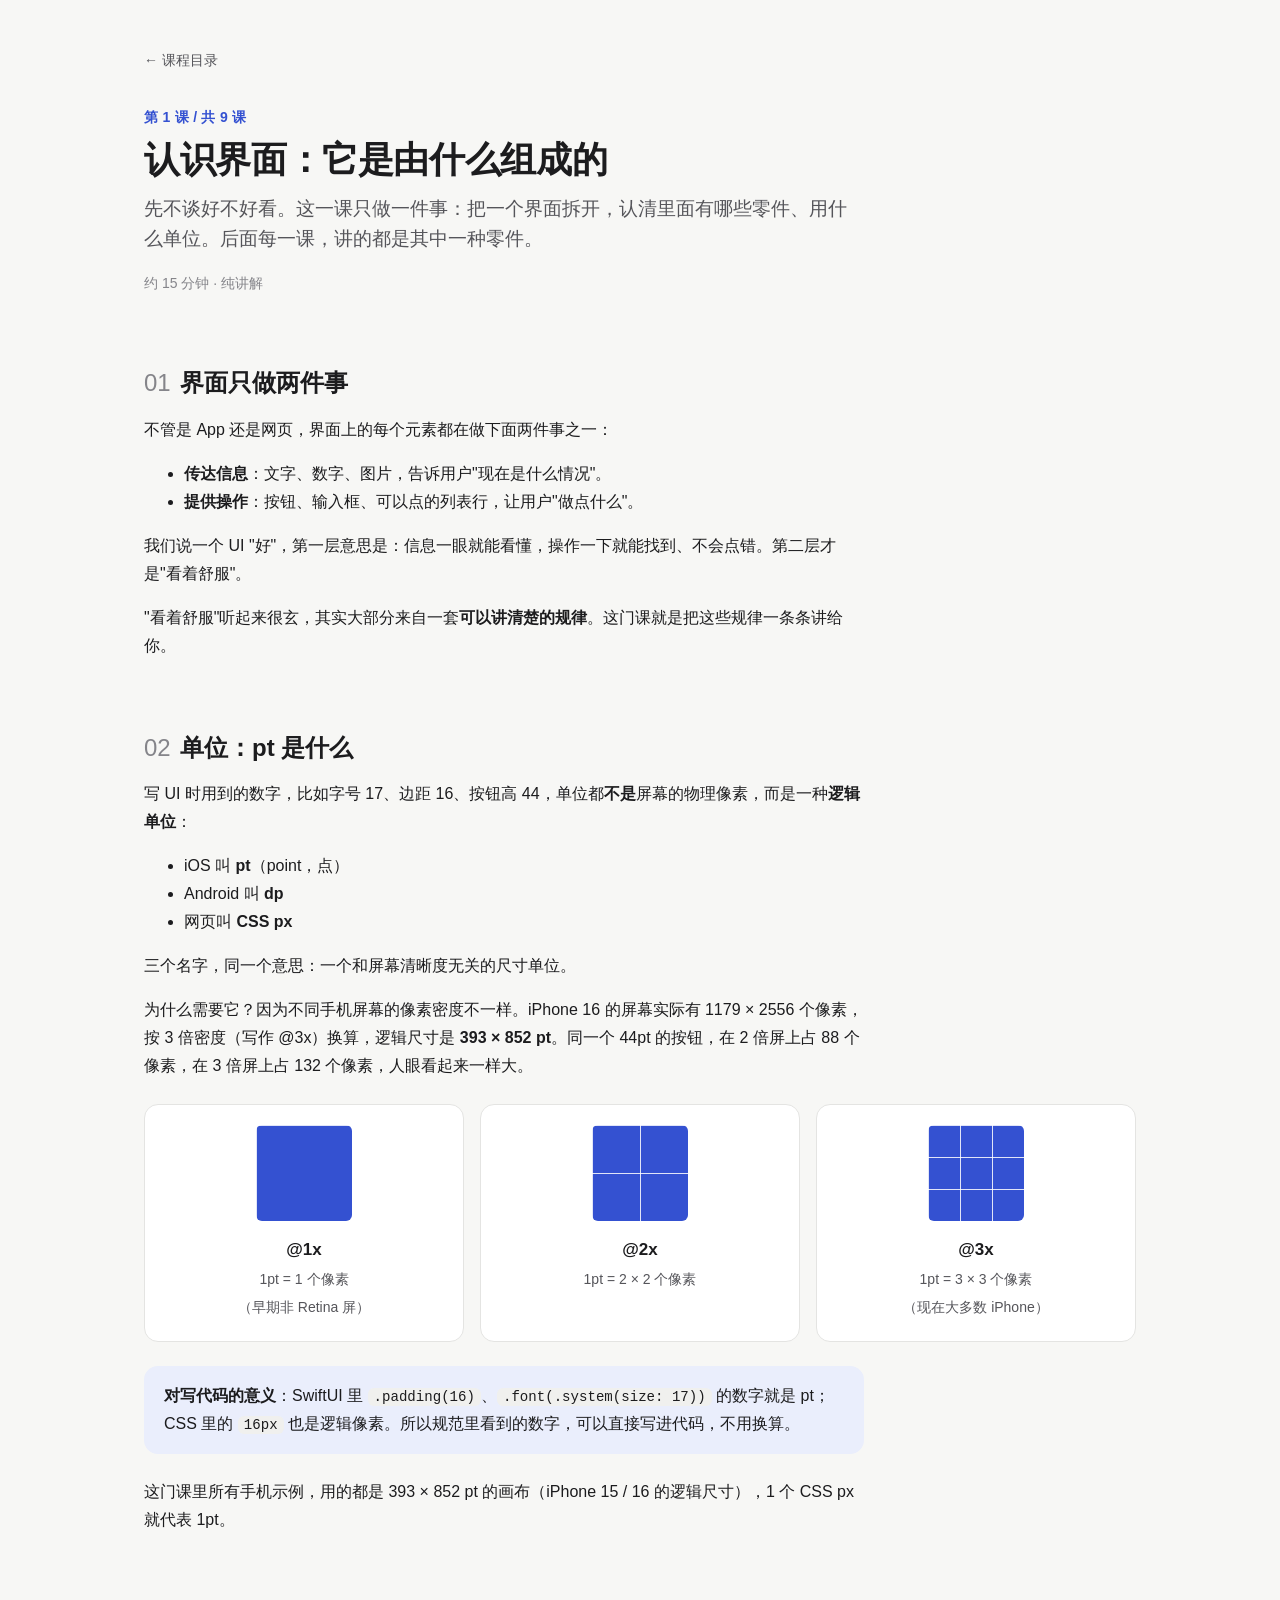
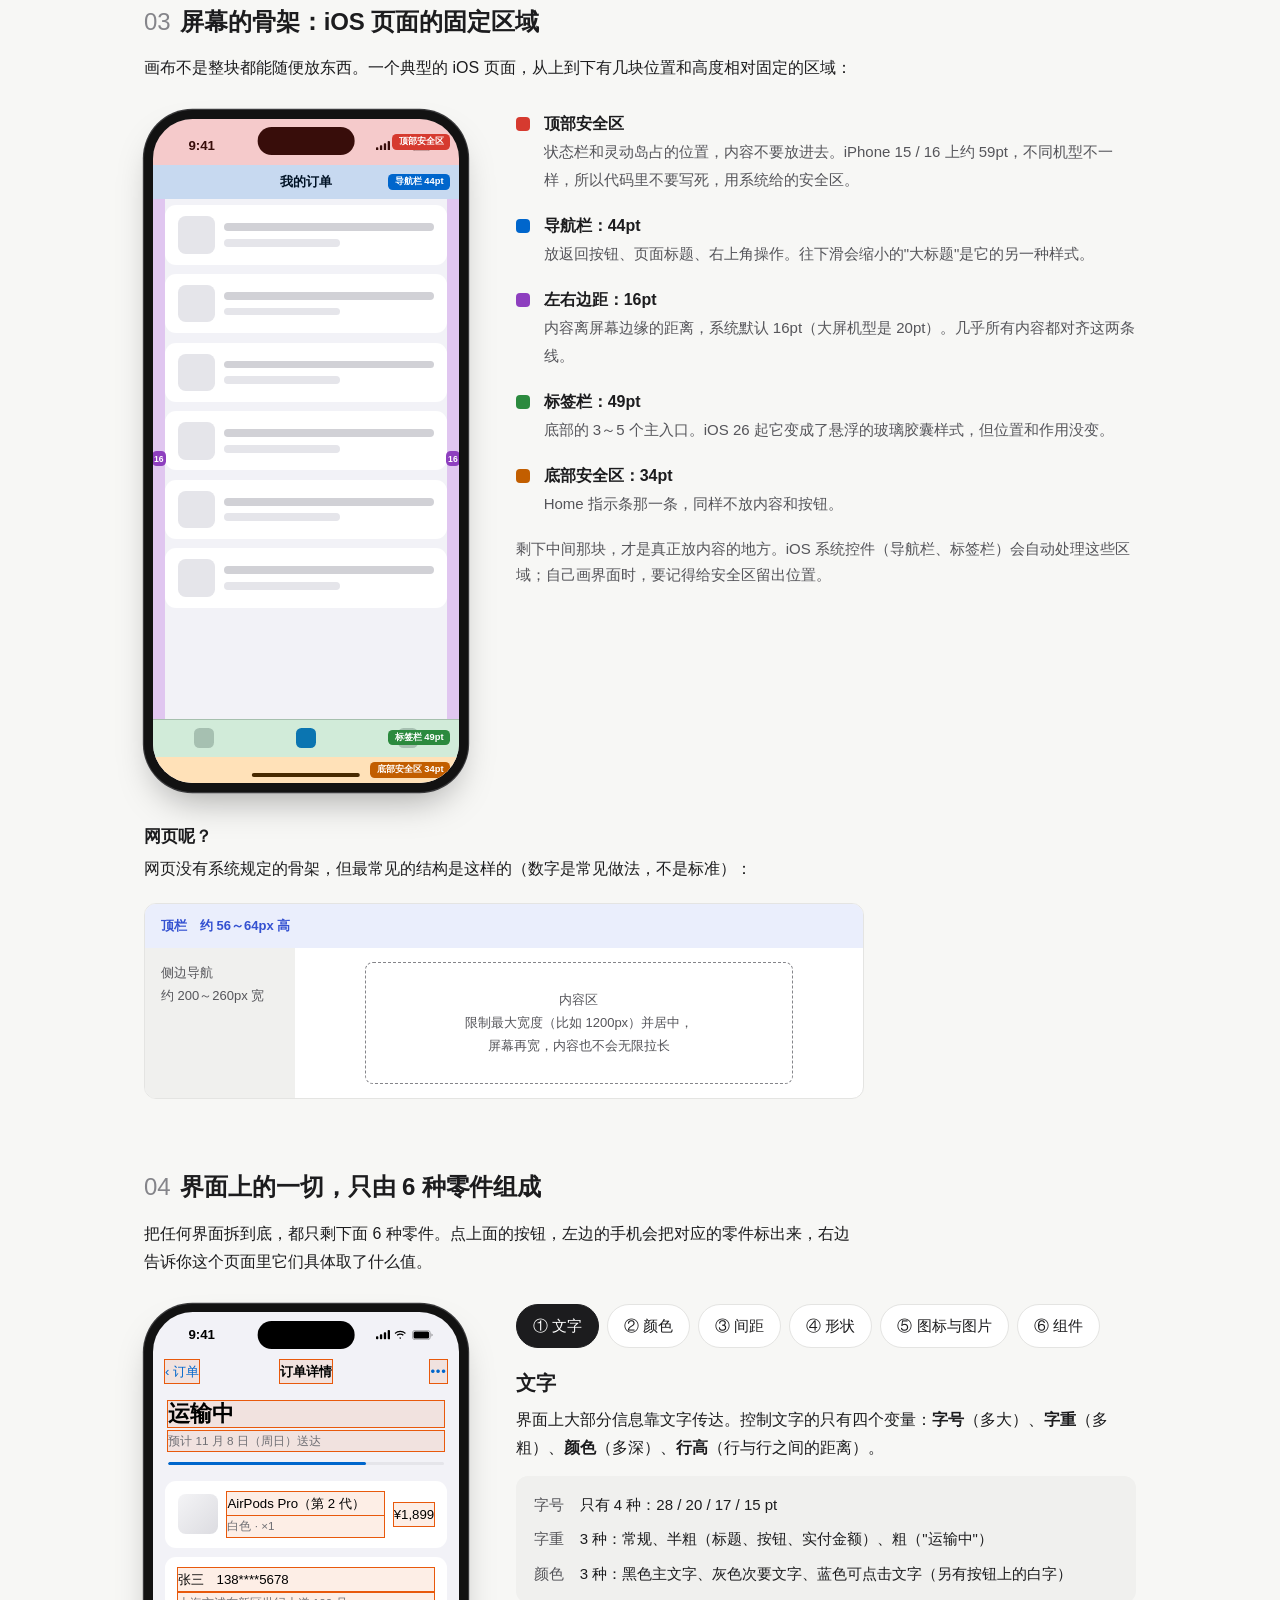
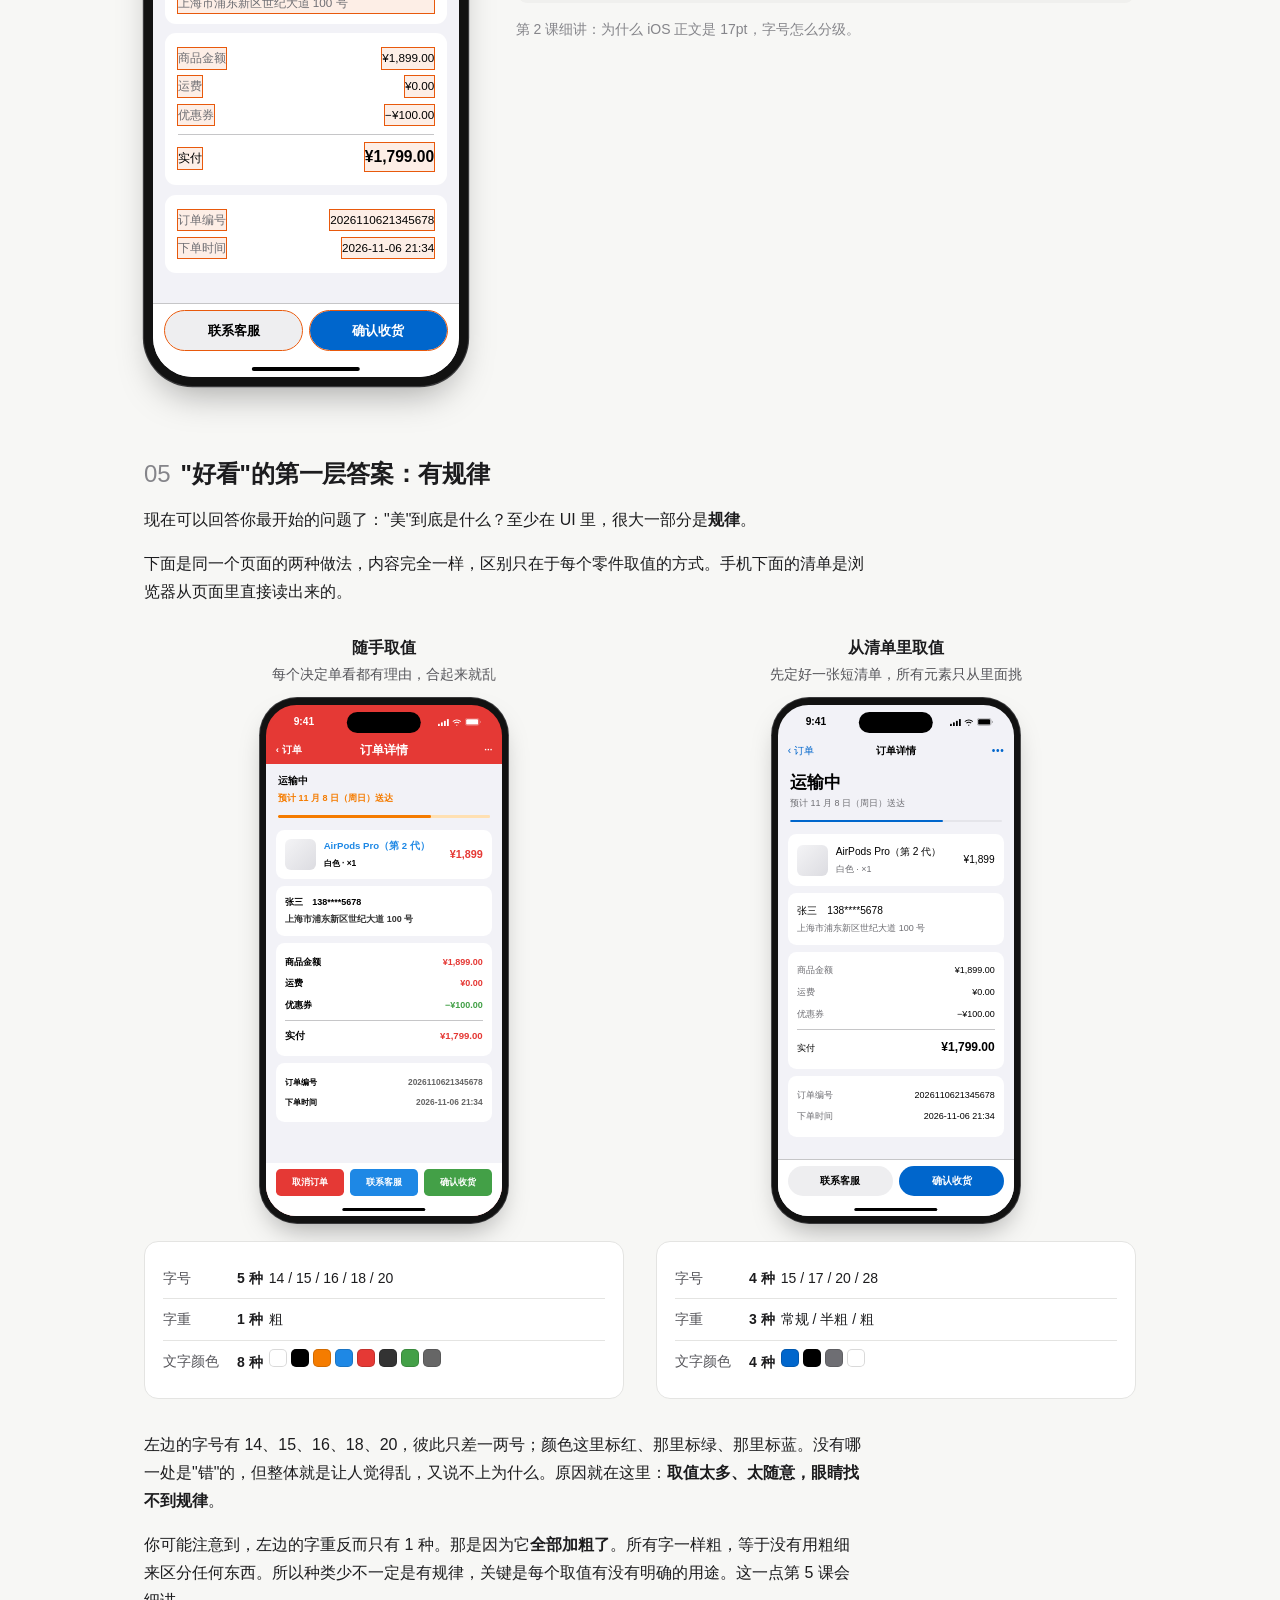
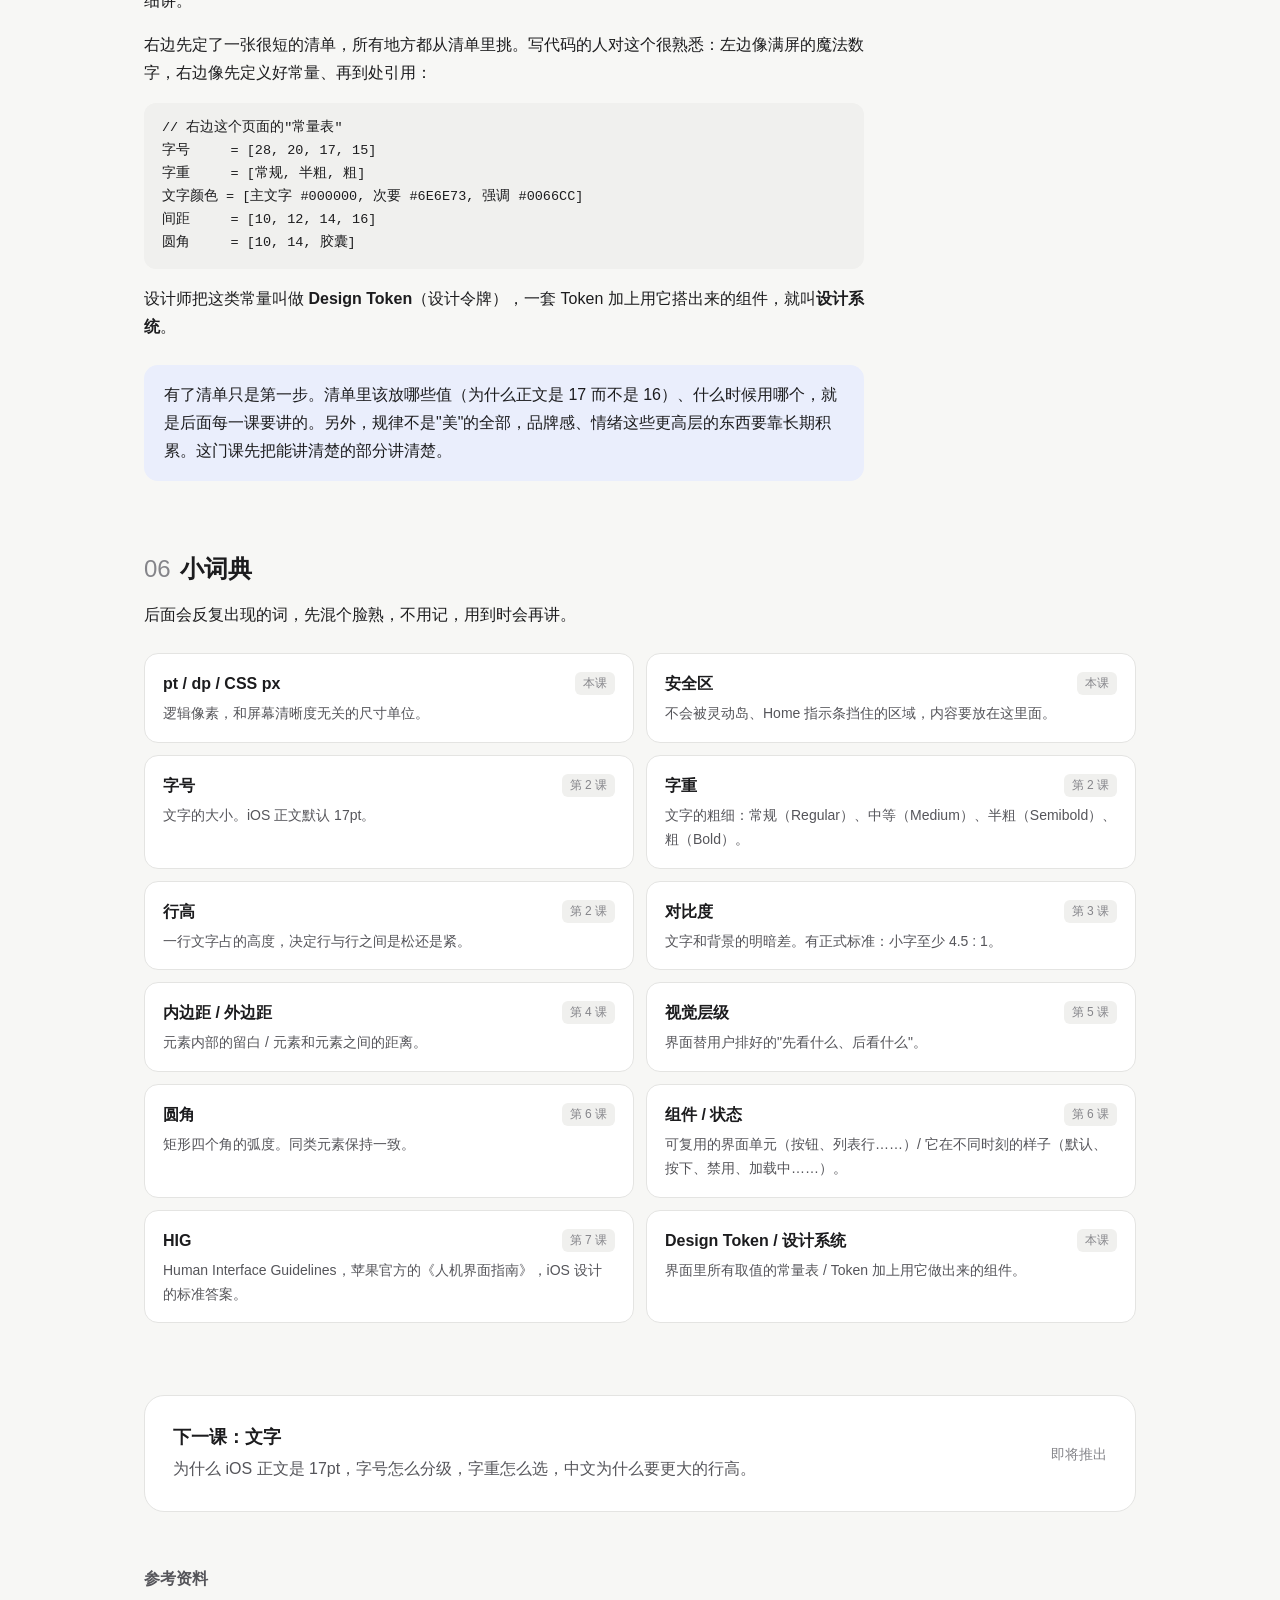
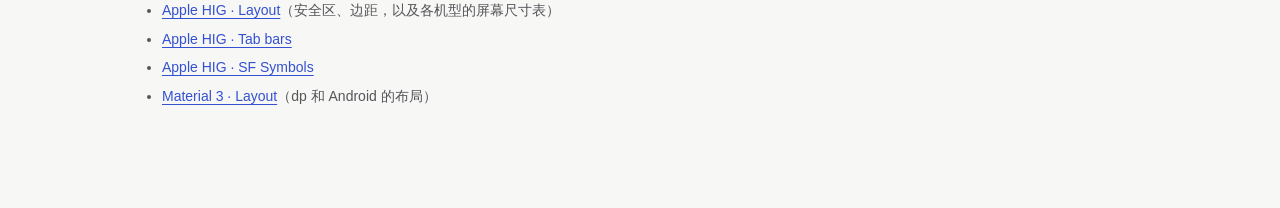
==== lessons/01-anatomy/index.html @ ca5891c4 "初始化 learn-ui 课程：第 1 课认识界面、第 5 课视觉层级 面向零基础研发的 UI 课，纯讲解、不出题，共 9 课。本次包含： - index.html 课程目录，README.md 说明" ====
<!doctype html>
<html lang="zh-CN">
<head>
<meta charset="utf-8">
<meta name="viewport" content="width=device-width, initial-scale=1">
<title>第 1 课 · 认识界面</title>
<link rel="stylesheet" href="../../assets/lesson.css">
<style>
  /* ================= 通用：两栏（左手机、右说明） ================= */
  .split { display: grid; grid-template-columns: auto minmax(0, 1fr); gap: 48px; align-items: start; margin-top: 28px; }
  .split .device { --device-zoom: 0.78; zoom: var(--device-zoom); }

  /* ================= 02 单位：pt 和像素 ================= */
  .density { display: grid; grid-template-columns: repeat(3, minmax(0, 1fr)); gap: 16px; margin-top: 24px; }
  .dens { background: var(--surface); border: 1px solid var(--line); border-radius: var(--radius); padding: 20px; text-align: center; }
  .dens .grid {
    width: 96px; height: 96px; margin: 0 auto 14px; border-radius: 6px;
    background-color: #3451d1;
    background-image:
      linear-gradient(to right, rgba(255,255,255,.85) 1.5px, transparent 1.5px),
      linear-gradient(to bottom, rgba(255,255,255,.85) 1.5px, transparent 1.5px);
  }
  .dens .g1 { background-size: 96px 96px; }
  .dens .g2 { background-size: 48px 48px; }
  .dens .g3 { background-size: 32px 32px; }
  .dens b { display: block; font-size: 17px; }
  .dens span { font-size: 14px; color: var(--text-2); }

  /* ================= 03 屏幕骨架 ================= */
  .sk .statusbar { height: 59px; padding-top: 10px; }
  .sk .screen { background: #f2f2f7; }
  .sk .nav { height: 44px; flex: none; display: flex; align-items: center; justify-content: center; font: 600 17px/1 -apple-system, "PingFang SC", sans-serif; color: #000; }
  .sk .list { flex: 1; overflow: hidden; padding: 8px 16px; display: flex; flex-direction: column; gap: 12px; }
  .sk .item { background: #fff; border-radius: 14px; height: 76px; padding: 14px 16px; display: flex; gap: 12px; align-items: center; }
  .sk .item i { width: 48px; height: 48px; border-radius: 10px; background: #e5e5ea; flex: none; }
  .sk .item div { flex: 1; }
  .sk .item s { display: block; height: 10px; border-radius: 5px; background: #d1d1d6; text-decoration: none; }
  .sk .item s + s { width: 55%; margin-top: 10px; background: #e5e5ea; }
  .sk .tabbar { flex: none; height: 83px; padding-bottom: 34px; display: flex; justify-content: space-around; align-items: center; background: rgba(255,255,255,.96); border-top: 0.5px solid rgba(60,60,67,.29); }
  .sk .tabbar span { width: 26px; height: 26px; border-radius: 7px; background: #c7c7cc; }
  .sk .tabbar span:nth-child(2) { background: #0066cc; }
  /* 覆盖色带 */
  .band { position: absolute; left: 0; right: 0; z-index: 4; pointer-events: none; display: flex; align-items: center; justify-content: flex-end; padding-right: 12px; }
  .band em { font: 600 12px/1 -apple-system, "PingFang SC", sans-serif; font-style: normal; color: #fff; padding: 4px 8px; border-radius: 6px; }
  .b-top { top: 0; height: 59px; background: rgba(255, 59, 48, .22); }
  .b-top em { background: #d63a2f; }
  .b-nav { top: 59px; height: 44px; background: rgba(0, 102, 204, .18); }
  .b-nav em { background: #0066cc; }
  .b-tab { bottom: 34px; height: 49px; background: rgba(52, 168, 83, .22); }
  .b-tab em { background: #2b8a3e; }
  .b-bot { bottom: 0; height: 34px; background: rgba(255, 149, 0, .28); }
  .b-bot em { background: #c25e00; }
  .b-side { top: 103px; bottom: 83px; width: 16px; background: rgba(175, 82, 222, .28); padding: 0; justify-content: center; }
  .b-side.l { left: 0; right: auto; }
  .b-side.r { right: 0; left: auto; }
  .b-side em { background: #8e3fbf; padding: 4px 3px; font-size: 11px; }

  .legend { list-style: none; padding: 0; margin: 0; }
  .legend li { position: relative; padding: 0 0 18px 28px; }
  .legend li::before { content: ""; position: absolute; left: 0; top: 7px; width: 14px; height: 14px; border-radius: 4px; background: var(--c); }
  .legend b { display: block; font-size: 16px; }
  .legend span { font-size: 15px; color: var(--text-2); line-height: 1.7; }

  .webskel { margin-top: 20px; border: 1px solid var(--line); border-radius: 12px; overflow: hidden; background: var(--surface); font-size: 13px; color: var(--text-2); }
  .webskel .top { height: 44px; display: flex; align-items: center; padding: 0 16px; background: var(--accent-soft); color: var(--accent); font-weight: 600; }
  .webskel .body { display: grid; grid-template-columns: 150px 1fr; min-height: 150px; }
  .webskel .side { background: var(--surface-2); padding: 14px 16px; }
  .webskel .main { padding: 14px 16px; display: flex; justify-content: center; }
  .webskel .main div { width: 80%; border: 1.5px dashed var(--text-3); border-radius: 8px; display: flex; align-items: center; justify-content: center; text-align: center; padding: 12px; }

  /* ================= 订单详情页（04 和 05 共用） ================= */
  .od .nav { height: 44px; flex: none; display: grid; grid-template-columns: 1fr auto 1fr; align-items: center; padding: 0 16px; }
  .od .nav .back { justify-self: start; }
  .od .nav .more { justify-self: end; }
  .od .content { flex: 1; overflow: hidden; padding: 4px 16px 16px; display: flex; flex-direction: column; gap: 12px; }
  .od .status { padding: 12px 4px 8px; }
  .od .bar { height: 4px; border-radius: 2px; margin-top: 14px; overflow: hidden; }
  .od .bar i { display: block; height: 100%; width: 72%; border-radius: 2px; }
  .od .card { background: #fff; border-radius: 14px; padding: 14px 16px; }
  .od .product { display: flex; align-items: center; gap: 12px; }
  .od .thumb { width: 52px; height: 52px; border-radius: 10px; background: linear-gradient(135deg, #f4f4f6, #dcdce1); flex: none; }
  .od .pinfo { flex: 1; min-width: 0; }
  .od .row { display: flex; justify-content: space-between; align-items: baseline; padding: 5px 0; }
  .od .row.total { border-top: 0.5px solid rgba(60,60,67,.29); margin-top: 6px; padding-top: 11px; }
  .od .bottombar { flex: none; background: #fff; padding: 10px 16px 34px; display: flex; gap: 10px; }
  .od .bottombar button { flex: 1; border: 0; font-family: inherit; }

  /* 有规律的版本 */
  .vB .nav { color: #000; }
  .vB .nav .back { font-size: 17px; color: #0066cc; }
  .vB .nav .title { font-size: 17px; font-weight: 600; }
  .vB .nav .more { font-size: 17px; color: #0066cc; letter-spacing: 1px; }
  .vB .st { font-size: 28px; font-weight: 700; color: #000; line-height: 1.2; }
  .vB .eta { font-size: 15px; color: #6e6e73; margin-top: 4px; }
  .vB .bar { background: #e5e5ea; }
  .vB .bar i { background: #0066cc; }
  .vB .pname { font-size: 17px; color: #000; }
  .vB .pspec { font-size: 15px; color: #6e6e73; margin-top: 2px; }
  .vB .pprice { font-size: 17px; color: #000; }
  .vB .who { font-size: 17px; color: #000; }
  .vB .where { font-size: 15px; color: #6e6e73; margin-top: 2px; }
  .vB .k { font-size: 15px; color: #6e6e73; }
  .vB .v { font-size: 15px; color: #000; font-variant-numeric: tabular-nums; }
  .vB .total .k { color: #000; }
  .vB .total .v { font-size: 20px; font-weight: 600; }
  .vB .bottombar { border-top: 0.5px solid rgba(60,60,67,.29); }
  .vB .bottombar button { height: 50px; border-radius: 25px; font-size: 17px; font-weight: 600; }
  .vB .b-cs { background: rgba(118,118,128,.12); color: #000; }
  .vB .b-ok { background: #0066cc; color: #fff; }

  /* 随手的版本 */
  .sA { background: #e53935 !important; }
  .vA { background: #f2f2f7; }
  .vA .nav { background: #e53935; color: #fff; }
  .vA .nav .back, .vA .nav .more { font-size: 16px; font-weight: 700; }
  .vA .nav .title { font-size: 20px; font-weight: 700; }
  .vA .st { font-size: 16px; font-weight: 700; color: #000; }
  .vA .eta { font-size: 15px; font-weight: 700; color: #f57c00; margin-top: 2px; }
  .vA .bar { background: #ffe0b2; }
  .vA .bar i { background: #f57c00; }
  .vA .pname { font-size: 16px; font-weight: 700; color: #1e88e5; }
  .vA .pspec { font-size: 14px; font-weight: 700; color: #000; margin-top: 2px; }
  .vA .pprice { font-size: 18px; font-weight: 700; color: #e53935; }
  .vA .who { font-size: 15px; font-weight: 700; color: #000; }
  .vA .where { font-size: 15px; font-weight: 700; color: #333; margin-top: 2px; }
  .vA .k { font-size: 15px; font-weight: 700; color: #000; }
  .vA .v { font-size: 15px; font-weight: 700; color: #e53935; }
  .vA .v.coupon { color: #43a047; }
  .vA .total .k, .vA .total .v { font-size: 16px; }
  .vA .info .k, .vA .info .v { font-size: 14px; }
  .vA .info .v { color: #666; }
  .vA .bottombar button { height: 44px; border-radius: 8px; color: #fff; font-size: 15px; font-weight: 700; }
  .vA .b-cancel { background: #e53935; }
  .vA .b-cs { background: #1e88e5; }
  .vA .b-ok { background: #43a047; }

  /* ================= 04 拆解器 ================= */
  .xtabs { display: flex; flex-wrap: wrap; gap: 8px; margin-bottom: 20px; }
  .xtabs button {
    font: inherit; font-size: 15px; font-weight: 500; cursor: pointer;
    padding: 8px 16px; border-radius: 999px; border: 1px solid var(--line);
    background: var(--surface); color: var(--text);
  }
  .xtabs button[aria-selected="true"] { background: var(--text); color: var(--surface); border-color: var(--text); }
  .xtabs button:focus-visible { outline: 2px solid var(--accent); outline-offset: 2px; }
  .xp { display: none; }
  .xp.on { display: block; }
  .xp h3 { font-size: 20px; margin-bottom: 8px; }
  .xp > p { color: var(--text); margin-bottom: 14px; }
  .vals { margin: 0 0 14px; padding: 16px 18px; background: var(--surface-2); border-radius: 12px; display: grid; grid-template-columns: auto 1fr; gap: 8px 16px; font-size: 15px; }
  .vals dt { color: var(--text-2); white-space: nowrap; }
  .vals dd { margin: 0; font-variant-numeric: tabular-nums; }
  .xp .later { font-size: 14px; color: var(--text-3); margin: 0; }
  .chips { display: flex; flex-wrap: wrap; gap: 10px; margin: 0 0 14px; }
  .chip { display: flex; align-items: center; gap: 8px; font-size: 13px; background: var(--surface-2); padding: 6px 10px 6px 6px; border-radius: 10px; }
  .chip i { width: 24px; height: 24px; border-radius: 6px; box-shadow: inset 0 0 0 1px rgba(0,0,0,.12); }
  .chip code { background: none; padding: 0; font-size: 12px; color: var(--text-2); }

  .explode .screen-body *, .explode .screen-body { transition: outline-color .2s, background-color .2s, filter .3s; }
  .explode [data-r], .explode [data-comp] { position: relative; }
  /* 文字 */
  .x-text .t { outline: 1.5px solid #e8590c; outline-offset: 1px; }
  .x-text .t:not(button) { background-color: rgba(232, 89, 12, .10); }
  /* 颜色：去色，只剩明暗 */
  .x-color .screen-body { filter: grayscale(1); }
  /* 间距：蓝 = 块与块之间，橙 = 块内部 */
  .x-space .content { background-color: #cfe2f7; position: relative; }
  .x-space .card { background-color: #ffd29e; }
  .x-space .card > *, .x-space .card .row > * { background-color: #fff; }
  .x-space .card .row { background-color: transparent; }
  .x-space .bottombar { background-color: #ffd29e; }
  .x-space .content::before, .x-space .content::after {
    content: "16"; position: absolute; top: 46%; width: 16px; text-align: center;
    font: 700 10px/1 -apple-system, sans-serif; color: #004f9e;
  }
  .x-space .content::before { left: 0; }
  .x-space .content::after { right: 0; }
  .x-space .card + .card::before {
    content: "12"; position: absolute; top: -12px; left: 50%; transform: translateX(-50%);
    font: 700 10px/12px -apple-system, sans-serif; color: #004f9e;
  }
  .x-space .card { position: relative; }
  /* 形状 */
  .x-shape [data-r] { outline: 1.5px dashed #8e3fbf; outline-offset: 2px; }
  .x-shape .bar { overflow: visible; }
  .x-shape [data-r]::after {
    content: "圆角 " attr(data-r); position: absolute; top: -9px; right: 10px; z-index: 3;
    font: 600 12px/16px -apple-system, "PingFang SC", sans-serif; color: #fff; background: #8e3fbf;
    padding: 0 6px; border-radius: 5px; white-space: nowrap;
  }
  .x-shape .bar[data-r]::after { top: -20px; right: 0; }
  .x-shape .thumb[data-r]::after { top: -12px; right: -14px; }
  .x-shape .row.total { position: relative; border-top: 1.5px solid #8e3fbf; }
  .x-shape .row.total::before {
    content: "分割线 0.5pt"; position: absolute; top: -9px; left: 50%; transform: translateX(-50%);
    font: 600 12px/16px -apple-system, "PingFang SC", sans-serif; color: #fff; background: #8e3fbf; padding: 0 6px; border-radius: 5px; white-space: nowrap;
  }
  /* 图标与图片 */
  .x-icon .ic { outline: 2px solid #2b8a3e; outline-offset: 2px; background-color: rgba(43, 138, 62, .12); border-radius: 6px; }
  /* 组件 */
  .x-comp [data-comp] { outline: 2px solid #0066cc; outline-offset: 1px; }
  .x-comp [data-comp]::after {
    content: attr(data-comp); position: absolute; top: -9px; left: 10px; z-index: 3;
    font: 600 12px/16px -apple-system, "PingFang SC", sans-serif; color: #fff; background: #0066cc;
    padding: 0 6px; border-radius: 5px; white-space: nowrap;
  }

  /* ================= 05 规律 ================= */
  .twin { display: grid; grid-template-columns: repeat(2, minmax(0, 1fr)); gap: 32px; margin-top: 28px; }
  .twin .frame { align-items: stretch; }
  .twin .device { --device-zoom: 0.6; zoom: var(--device-zoom); align-self: center; }
  .twin .cap { font-size: 16px; font-weight: 600; text-align: center; margin: 0 0 12px; }
  .twin .cap small { display: block; font-size: 14px; font-weight: 400; color: var(--text-2); }
  .tokens { margin-top: 18px; background: var(--surface); border: 1px solid var(--line); border-radius: var(--radius); padding: 16px 18px; font-size: 14px; }
  .tokens .tk { display: grid; grid-template-columns: 64px 1fr; gap: 10px; padding: 8px 0; border-bottom: 1px solid var(--line); }
  .tokens .tk:last-child { border-bottom: 0; }
  .tokens .tk > span:first-child { color: var(--text-2); }
  .tokens .sw { display: inline-flex; gap: 4px; flex-wrap: wrap; }
  .tokens .sw i { width: 18px; height: 18px; border-radius: 5px; box-shadow: inset 0 0 0 1px rgba(0,0,0,.15); }
  .tokens .n { font-weight: 600; margin-right: 6px; }
  .code {
    font-family: var(--mono); font-size: 13.5px; line-height: 1.7;
    background: var(--surface-2); border-radius: 12px; padding: 14px 18px; margin: 0 0 16px; overflow-x: auto; white-space: pre;
  }

  /* ================= 06 小词典 ================= */
  .gloss { display: grid; grid-template-columns: repeat(2, minmax(0, 1fr)); gap: 12px; margin-top: 24px; }
  .term { background: var(--surface); border: 1px solid var(--line); border-radius: var(--radius); padding: 16px 18px; }
  .term b { font-size: 16px; }
  .term .where { float: right; font-size: 12px; color: var(--text-3); background: var(--surface-2); padding: 1px 8px; border-radius: 6px; margin-top: 2px; }
  .term p { margin: 4px 0 0; font-size: 14px; line-height: 1.7; color: var(--text-2); }

  @media (max-width: 860px) {
    .split { grid-template-columns: minmax(0, 1fr); justify-items: center; gap: 28px; }
    .split > div:last-child { justify-self: stretch; }
    .twin { grid-template-columns: minmax(0, 1fr); }
    .gloss { grid-template-columns: minmax(0, 1fr); }
  }
  @media (max-width: 600px) {
    .split .device { --device-zoom: 0.7; }
    .density { grid-template-columns: minmax(0, 1fr); }
    .webskel .body { grid-template-columns: 90px 1fr; }
  }
</style>
</head>
<body>
<main class="page">

  <nav class="crumb"><a href="../../index.html">← 课程目录</a></nav>

  <header class="prose">
    <p class="eyebrow">第 1 课 / 共 9 课</p>
    <h1>认识界面：它是由什么组成的</h1>
    <p class="lead">先不谈好不好看。这一课只做一件事：把一个界面拆开，认清里面有哪些零件、用什么单位。后面每一课，讲的都是其中一种零件。</p>
    <p class="meta">约 15 分钟 · 纯讲解</p>
  </header>

  <!-- 01 -->
  <section class="prose">
    <h2><span class="num">01</span>界面只做两件事</h2>
    <p>不管是 App 还是网页，界面上的每个元素都在做下面两件事之一：</p>
    <ul>
      <li><b>传达信息</b>：文字、数字、图片，告诉用户"现在是什么情况"。</li>
      <li><b>提供操作</b>：按钮、输入框、可以点的列表行，让用户"做点什么"。</li>
    </ul>
    <p>我们说一个 UI "好"，第一层意思是：信息一眼就能看懂，操作一下就能找到、不会点错。第二层才是"看着舒服"。</p>
    <p>"看着舒服"听起来很玄，其实大部分来自一套<b>可以讲清楚的规律</b>。这门课就是把这些规律一条条讲给你。</p>
  </section>

  <!-- 02 -->
  <section>
    <div class="prose">
      <h2><span class="num">02</span>单位：pt 是什么</h2>
      <p>写 UI 时用到的数字，比如字号 17、边距 16、按钮高 44，单位都<b>不是</b>屏幕的物理像素，而是一种<b>逻辑单位</b>：</p>
      <ul>
        <li>iOS 叫 <b>pt</b>（point，点）</li>
        <li>Android 叫 <b>dp</b></li>
        <li>网页叫 <b>CSS px</b></li>
      </ul>
      <p>三个名字，同一个意思：一个和屏幕清晰度无关的尺寸单位。</p>
      <p>为什么需要它？因为不同手机屏幕的像素密度不一样。iPhone 16 的屏幕实际有 1179 × 2556 个像素，按 3 倍密度（写作 @3x）换算，逻辑尺寸是 <b>393 × 852 pt</b>。同一个 44pt 的按钮，在 2 倍屏上占 88 个像素，在 3 倍屏上占 132 个像素，人眼看起来一样大。</p>
    </div>
    <div class="density">
      <div class="dens"><div class="grid g1"></div><b>@1x</b><span>1pt = 1 个像素<br>（早期非 Retina 屏）</span></div>
      <div class="dens"><div class="grid g2"></div><b>@2x</b><span>1pt = 2 × 2 个像素</span></div>
      <div class="dens"><div class="grid g3"></div><b>@3x</b><span>1pt = 3 × 3 个像素<br>（现在大多数 iPhone）</span></div>
    </div>
    <div class="prose">
      <div class="callout">
        <p><b>对写代码的意义</b>：SwiftUI 里 <code>.padding(16)</code>、<code>.font(.system(size: 17))</code> 的数字就是 pt；CSS 里的 <code>16px</code> 也是逻辑像素。所以规范里看到的数字，可以直接写进代码，不用换算。</p>
      </div>
      <p>这门课里所有手机示例，用的都是 393 × 852 pt 的画布（iPhone 15 / 16 的逻辑尺寸），1 个 CSS px 就代表 1pt。</p>
    </div>
  </section>

  <!-- 03 -->
  <section>
    <div class="prose">
      <h2><span class="num">03</span>屏幕的骨架：iOS 页面的固定区域</h2>
      <p>画布不是整块都能随便放东西。一个典型的 iOS 页面，从上到下有几块位置和高度相对固定的区域：</p>
    </div>
    <div class="split">
      <div class="device sk"><div class="screen">
        <div class="statusbar" data-ignore><span>9:41</span><span class="island"></span><span class="icons"></span></div>
        <div class="nav">我的订单</div>
        <div class="list">
          <div class="item"><i></i><div><s></s><s></s></div></div>
          <div class="item"><i></i><div><s></s><s></s></div></div>
          <div class="item"><i></i><div><s></s><s></s></div></div>
          <div class="item"><i></i><div><s></s><s></s></div></div>
          <div class="item"><i></i><div><s></s><s></s></div></div>
          <div class="item"><i></i><div><s></s><s></s></div></div>
        </div>
        <div class="tabbar"><span></span><span></span><span></span></div>
        <div class="home-indicator"></div>
        <div class="band b-top"><em>顶部安全区</em></div>
        <div class="band b-nav"><em>导航栏 44pt</em></div>
        <div class="band b-side l"><em>16</em></div>
        <div class="band b-side r"><em>16</em></div>
        <div class="band b-tab"><em>标签栏 49pt</em></div>
        <div class="band b-bot"><em>底部安全区 34pt</em></div>
      </div></div>
      <div>
        <ul class="legend">
          <li style="--c:#d63a2f"><b>顶部安全区</b><span>状态栏和灵动岛占的位置，内容不要放进去。iPhone 15 / 16 上约 59pt，不同机型不一样，所以代码里不要写死，用系统给的安全区。</span></li>
          <li style="--c:#0066cc"><b>导航栏：44pt</b><span>放返回按钮、页面标题、右上角操作。往下滑会缩小的"大标题"是它的另一种样式。</span></li>
          <li style="--c:#8e3fbf"><b>左右边距：16pt</b><span>内容离屏幕边缘的距离，系统默认 16pt（大屏机型是 20pt）。几乎所有内容都对齐这两条线。</span></li>
          <li style="--c:#2b8a3e"><b>标签栏：49pt</b><span>底部的 3～5 个主入口。iOS 26 起它变成了悬浮的玻璃胶囊样式，但位置和作用没变。</span></li>
          <li style="--c:#c25e00"><b>底部安全区：34pt</b><span>Home 指示条那一条，同样不放内容和按钮。</span></li>
        </ul>
        <p style="color:var(--text-2);font-size:15px">剩下中间那块，才是真正放内容的地方。iOS 系统控件（导航栏、标签栏）会自动处理这些区域；自己画界面时，要记得给安全区留出位置。</p>
      </div>
    </div>
    <div class="prose">
      <h3 style="margin-top:32px">网页呢？</h3>
      <p>网页没有系统规定的骨架，但最常见的结构是这样的（数字是常见做法，不是标准）：</p>
      <div class="webskel">
        <div class="top">顶栏　约 56～64px 高</div>
        <div class="body">
          <div class="side">侧边导航<br>约 200～260px 宽</div>
          <div class="main"><div>内容区<br>限制最大宽度（比如 1200px）并居中，<br>屏幕再宽，内容也不会无限拉长</div></div>
        </div>
      </div>
    </div>
  </section>

  <!-- 04 -->
  <section>
    <div class="prose">
      <h2><span class="num">04</span>界面上的一切，只由 6 种零件组成</h2>
      <p>把任何界面拆到底，都只剩下面 6 种零件。点上面的按钮，左边的手机会把对应的零件标出来，右边告诉你这个页面里它们具体取了什么值。</p>
    </div>
    <div class="split">
      <div class="device explode x-text" id="explode"><div class="screen">
        <div class="statusbar" data-ignore><span>9:41</span><span class="island"></span><span class="icons ic"></span></div>
        <div class="screen-body od vB">
          <div class="nav" data-comp="导航栏">
            <span class="back ic">‹ 订单</span><span class="title">订单详情</span><span class="more ic">•••</span>
          </div>
          <div class="content">
            <div class="status" data-comp="状态区">
              <div class="st">运输中</div>
              <div class="eta">预计 11 月 8 日（周日）送达</div>
              <div class="bar" data-r="2"><i></i></div>
            </div>
            <div class="card product" data-r="14" data-comp="商品卡片">
              <div class="thumb ic" data-r="10"></div>
              <div class="pinfo"><div class="pname">AirPods Pro（第 2 代）</div><div class="pspec">白色 · ×1</div></div>
              <div class="pprice">¥1,899</div>
            </div>
            <div class="card" data-r="14" data-comp="信息卡片">
              <div class="who">张三　138****5678</div>
              <div class="where">上海市浦东新区世纪大道 100 号</div>
            </div>
            <div class="card" data-r="14" data-comp="列表（标签 + 值）">
              <div class="row"><span class="k">商品金额</span><span class="v">¥1,899.00</span></div>
              <div class="row"><span class="k">运费</span><span class="v">¥0.00</span></div>
              <div class="row"><span class="k">优惠券</span><span class="v">−¥100.00</span></div>
              <div class="row total"><span class="k">实付</span><span class="v">¥1,799.00</span></div>
            </div>
            <div class="card info" data-r="14" data-comp="列表（标签 + 值）">
              <div class="row"><span class="k">订单编号</span><span class="v">2026110621345678</span></div>
              <div class="row"><span class="k">下单时间</span><span class="v">2026-11-06 21:34</span></div>
            </div>
          </div>
          <div class="bottombar">
            <button type="button" class="b-cs" data-r="25" data-comp="次按钮">联系客服</button>
            <button type="button" class="b-ok" data-r="25" data-comp="主按钮">确认收货</button>
          </div>
        </div>
        <div class="home-indicator"></div>
      </div></div>

      <div>
        <div class="xtabs" role="tablist">
          <button type="button" role="tab" data-x="text" aria-selected="true">① 文字</button>
          <button type="button" role="tab" data-x="color">② 颜色</button>
          <button type="button" role="tab" data-x="space">③ 间距</button>
          <button type="button" role="tab" data-x="shape">④ 形状</button>
          <button type="button" role="tab" data-x="icon">⑤ 图标与图片</button>
          <button type="button" role="tab" data-x="comp">⑥ 组件</button>
        </div>

        <div class="xp on" data-x="text">
          <h3>文字</h3>
          <p>界面上大部分信息靠文字传达。控制文字的只有四个变量：<b>字号</b>（多大）、<b>字重</b>（多粗）、<b>颜色</b>（多深）、<b>行高</b>（行与行之间的距离）。</p>
          <dl class="vals">
            <dt>字号</dt><dd>只有 4 种：28 / 20 / 17 / 15 pt</dd>
            <dt>字重</dt><dd>3 种：常规、半粗（标题、按钮、实付金额）、粗（"运输中"）</dd>
            <dt>颜色</dt><dd>3 种：黑色主文字、灰色次要文字、蓝色可点击文字（另有按钮上的白字）</dd>
          </dl>
          <p class="later">第 2 课细讲：为什么 iOS 正文是 17pt，字号怎么分级。</p>
        </div>

        <div class="xp" data-x="color">
          <h3>颜色</h3>
          <p>左边现在被去掉了颜色，只剩明暗。你会发现页面几乎没变，只有原来蓝色的几处（按钮、进度条、左上角返回、右上角更多）变成了灰：<b>这个页面只有一种彩色</b>，其余全是黑白灰。</p>
          <div class="chips">
            <span class="chip"><i style="background:#f2f2f7"></i>背景 <code>#F2F2F7</code></span>
            <span class="chip"><i style="background:#ffffff"></i>卡片 <code>#FFFFFF</code></span>
            <span class="chip"><i style="background:#000000"></i>主文字 <code>#000000</code></span>
            <span class="chip"><i style="background:#6e6e73"></i>次要文字 <code>#6E6E73</code></span>
            <span class="chip"><i style="background:#0066cc"></i>强调色 <code>#0066CC</code></span>
          </div>
          <p>界面里的颜色一般分三类：<b>中性色</b>（黑白灰，占绝大部分面积）、<b>强调色</b>（通常是品牌色，用在可以点的地方）、<b>语义色</b>（红色表示错误或危险，绿色表示成功，等等）。</p>
          <p class="later">第 3 课细讲：灰色为什么要分几级，对比度怎么算。</p>
        </div>

        <div class="xp" data-x="space">
          <h3>间距</h3>
          <p>元素之间的空白。它不是"空着没用"，而是在告诉用户<b>哪些东西是一组</b>：离得近的是一组，离得远的是两组。</p>
          <p>左边：<b style="color:#0066cc">蓝色</b>是块与块之间的距离（外边距），<b style="color:#c25e00">橙色</b>是块内部的留白（内边距）。</p>
          <dl class="vals">
            <dt>页面左右边距</dt><dd>16pt</dd>
            <dt>卡片之间</dt><dd>12pt</dd>
            <dt>卡片内边距</dt><dd>上下 14pt，左右 16pt</dd>
            <dt>两个按钮之间</dt><dd>10pt</dd>
          </dl>
          <p class="later">第 4 课细讲：间距怎么取值（8pt 网格），怎么用间距分组。</p>
        </div>

        <div class="xp" data-x="shape">
          <h3>形状</h3>
          <p>圆角、边框、分割线、阴影，决定元素的轮廓。规律是：<b>同一类元素，形状保持一致</b>，比如所有卡片都是同一个圆角。</p>
          <dl class="vals">
            <dt>卡片圆角</dt><dd>14pt</dd>
            <dt>商品图圆角</dt><dd>10pt</dd>
            <dt>按钮圆角</dt><dd>25pt：按钮高 50pt，圆角取高度的一半，就成了两头全圆的"胶囊"</dd>
            <dt>进度条</dt><dd>高 4pt，圆角 2pt（同样是取一半）</dd>
            <dt>分割线</dt><dd>0.5pt 细线（"实付"上方那条）</dd>
          </dl>
          <p class="later">第 6 课细讲。</p>
        </div>

        <div class="xp" data-x="icon">
          <h3>图标与图片</h3>
          <p>图标是"不用读的文字"，图片往往就是内容本身。iOS 有一套官方图标库 <b>SF Symbols</b>，和系统字体配套设计：图标能跟着字号、字重一起变大变粗，放在文字旁边很协调。</p>
          <dl class="vals">
            <dt>这个页面里</dt><dd>返回箭头、右上角"更多"、商品图、状态栏的信号和电量图标</dd>
          </dl>
          <p>（示例里的返回箭头和"更多"是用字符画的。真实 App 里会用 SF Symbols 里的 <code>chevron.left</code> 和 <code>ellipsis</code>。）</p>
          <p class="later">第 6 课细讲。</p>
        </div>

        <div class="xp" data-x="comp">
          <h3>组件</h3>
          <p>前面五种零件的<b>固定组合</b>，可以在很多页面里反复使用。拿写代码来类比：前五种是基本类型，组件就是封装好的函数。</p>
          <dl class="vals">
            <dt>这个页面里</dt><dd>导航栏、状态区（标题 + 说明 + 进度条）、卡片、列表行（左标签、右数值）、主按钮、次按钮</dd>
          </dl>
          <p>好的产品组件很少，但到处复用，所以整个 App 看起来"是一家人"。iOS 系统自带了大部分常用组件，直接用就能和系统保持一致。</p>
          <p class="later">第 6、7 课细讲：组件的各种状态，iOS 的导航结构。</p>
        </div>
      </div>
    </div>
  </section>

  <!-- 05 -->
  <section>
    <div class="prose">
      <h2><span class="num">05</span>"好看"的第一层答案：有规律</h2>
      <p>现在可以回答你最开始的问题了："美"到底是什么？至少在 UI 里，很大一部分是<b>规律</b>。</p>
      <p>下面是同一个页面的两种做法，内容完全一样，区别只在于每个零件取值的方式。手机下面的清单是浏览器从页面里直接读出来的。</p>
    </div>
    <div class="twin">
      <div class="frame">
        <p class="cap">随手取值<small>每个决定单看都有理由，合起来就乱</small></p>
        <div class="device"><div class="screen sA">
          <div class="statusbar light" data-ignore><span>9:41</span><span class="island"></span><span class="icons"></span></div>
          <div class="screen-body od vA" id="tw-a">
            <div class="nav"><span class="back">‹ 订单</span><span class="title">订单详情</span><span class="more">···</span></div>
            <div class="content">
              <div class="status"><div class="st">运输中</div><div class="eta">预计 11 月 8 日（周日）送达</div><div class="bar"><i></i></div></div>
              <div class="card product"><div class="thumb"></div><div class="pinfo"><div class="pname">AirPods Pro（第 2 代）</div><div class="pspec">白色 · ×1</div></div><div class="pprice">¥1,899</div></div>
              <div class="card"><div class="who">张三　138****5678</div><div class="where">上海市浦东新区世纪大道 100 号</div></div>
              <div class="card">
                <div class="row"><span class="k">商品金额</span><span class="v">¥1,899.00</span></div>
                <div class="row"><span class="k">运费</span><span class="v">¥0.00</span></div>
                <div class="row"><span class="k">优惠券</span><span class="v coupon">−¥100.00</span></div>
                <div class="row total"><span class="k">实付</span><span class="v">¥1,799.00</span></div>
              </div>
              <div class="card info">
                <div class="row"><span class="k">订单编号</span><span class="v">2026110621345678</span></div>
                <div class="row"><span class="k">下单时间</span><span class="v">2026-11-06 21:34</span></div>
              </div>
            </div>
            <div class="bottombar"><button type="button" class="b-cancel">取消订单</button><button type="button" class="b-cs">联系客服</button><button type="button" class="b-ok">确认收货</button></div>
          </div>
          <div class="home-indicator"></div>
        </div></div>
        <div class="tokens" data-tokens="tw-a"></div>
      </div>
      <div class="frame">
        <p class="cap">从清单里取值<small>先定好一张短清单，所有元素只从里面挑</small></p>
        <div class="device"><div class="screen">
          <div class="statusbar" data-ignore><span>9:41</span><span class="island"></span><span class="icons"></span></div>
          <div class="screen-body od vB" id="tw-b">
            <div class="nav"><span class="back">‹ 订单</span><span class="title">订单详情</span><span class="more">•••</span></div>
            <div class="content">
              <div class="status"><div class="st">运输中</div><div class="eta">预计 11 月 8 日（周日）送达</div><div class="bar"><i></i></div></div>
              <div class="card product"><div class="thumb"></div><div class="pinfo"><div class="pname">AirPods Pro（第 2 代）</div><div class="pspec">白色 · ×1</div></div><div class="pprice">¥1,899</div></div>
              <div class="card"><div class="who">张三　138****5678</div><div class="where">上海市浦东新区世纪大道 100 号</div></div>
              <div class="card">
                <div class="row"><span class="k">商品金额</span><span class="v">¥1,899.00</span></div>
                <div class="row"><span class="k">运费</span><span class="v">¥0.00</span></div>
                <div class="row"><span class="k">优惠券</span><span class="v">−¥100.00</span></div>
                <div class="row total"><span class="k">实付</span><span class="v">¥1,799.00</span></div>
              </div>
              <div class="card info">
                <div class="row"><span class="k">订单编号</span><span class="v">2026110621345678</span></div>
                <div class="row"><span class="k">下单时间</span><span class="v">2026-11-06 21:34</span></div>
              </div>
            </div>
            <div class="bottombar"><button type="button" class="b-cs">联系客服</button><button type="button" class="b-ok">确认收货</button></div>
          </div>
          <div class="home-indicator"></div>
        </div></div>
        <div class="tokens" data-tokens="tw-b"></div>
      </div>
    </div>
    <div class="prose" style="margin-top:32px">
      <p>左边的字号有 14、15、16、18、20，彼此只差一两号；颜色这里标红、那里标绿、那里标蓝。没有哪一处是"错"的，但整体就是让人觉得乱，又说不上为什么。原因就在这里：<b>取值太多、太随意，眼睛找不到规律</b>。</p>
      <p>你可能注意到，左边的字重反而只有 1 种。那是因为它<b>全部加粗了</b>。所有字一样粗，等于没有用粗细来区分任何东西。所以种类少不一定是有规律，关键是每个取值有没有明确的用途。这一点第 5 课会细讲。</p>
      <p>右边先定了一张很短的清单，所有地方都从清单里挑。写代码的人对这个很熟悉：左边像满屏的魔法数字，右边像先定义好常量、再到处引用：</p>
      <pre class="code">// 右边这个页面的"常量表"
字号     = [28, 20, 17, 15]
字重     = [常规, 半粗, 粗]
文字颜色 = [主文字 #000000, 次要 #6E6E73, 强调 #0066CC]
间距     = [10, 12, 14, 16]
圆角     = [10, 14, 胶囊]</pre>
      <p>设计师把这类常量叫做 <b>Design Token</b>（设计令牌），一套 Token 加上用它搭出来的组件，就叫<b>设计系统</b>。</p>
      <div class="callout">
        <p>有了清单只是第一步。清单里该放哪些值（为什么正文是 17 而不是 16）、什么时候用哪个，就是后面每一课要讲的。另外，规律不是"美"的全部，品牌感、情绪这些更高层的东西要靠长期积累。这门课先把能讲清楚的部分讲清楚。</p>
      </div>
    </div>
  </section>

  <!-- 06 -->
  <section>
    <div class="prose">
      <h2><span class="num">06</span>小词典</h2>
      <p>后面会反复出现的词，先混个脸熟，不用记，用到时会再讲。</p>
    </div>
    <div class="gloss">
      <div class="term"><span class="where">本课</span><b>pt / dp / CSS px</b><p>逻辑像素，和屏幕清晰度无关的尺寸单位。</p></div>
      <div class="term"><span class="where">本课</span><b>安全区</b><p>不会被灵动岛、Home 指示条挡住的区域，内容要放在这里面。</p></div>
      <div class="term"><span class="where">第 2 课</span><b>字号</b><p>文字的大小。iOS 正文默认 17pt。</p></div>
      <div class="term"><span class="where">第 2 课</span><b>字重</b><p>文字的粗细：常规（Regular）、中等（Medium）、半粗（Semibold）、粗（Bold）。</p></div>
      <div class="term"><span class="where">第 2 课</span><b>行高</b><p>一行文字占的高度，决定行与行之间是松还是紧。</p></div>
      <div class="term"><span class="where">第 3 课</span><b>对比度</b><p>文字和背景的明暗差。有正式标准：小字至少 4.5 : 1。</p></div>
      <div class="term"><span class="where">第 4 课</span><b>内边距 / 外边距</b><p>元素内部的留白 / 元素和元素之间的距离。</p></div>
      <div class="term"><span class="where">第 5 课</span><b>视觉层级</b><p>界面替用户排好的"先看什么、后看什么"。</p></div>
      <div class="term"><span class="where">第 6 课</span><b>圆角</b><p>矩形四个角的弧度。同类元素保持一致。</p></div>
      <div class="term"><span class="where">第 6 课</span><b>组件 / 状态</b><p>可复用的界面单元（按钮、列表行……）/ 它在不同时刻的样子（默认、按下、禁用、加载中……）。</p></div>
      <div class="term"><span class="where">第 7 课</span><b>HIG</b><p>Human Interface Guidelines，苹果官方的《人机界面指南》，iOS 设计的标准答案。</p></div>
      <div class="term"><span class="where">本课</span><b>Design Token / 设计系统</b><p>界面里所有取值的常量表 / Token 加上用它做出来的组件。</p></div>
    </div>
  </section>

  <div class="next">
    <div>
      <h3>下一课：文字</h3>
      <p>为什么 iOS 正文是 17pt，字号怎么分级，字重怎么选，中文为什么要更大的行高。</p>
    </div>
    <span class="meta">即将推出</span>
  </div>

  <footer class="refs">
    <h2>参考资料</h2>
    <ul>
      <li><a href="https://developer.apple.com/design/human-interface-guidelines/layout" target="_blank" rel="noopener">Apple HIG · Layout</a>（安全区、边距，以及各机型的屏幕尺寸表）</li>
      <li><a href="https://developer.apple.com/design/human-interface-guidelines/tab-bars" target="_blank" rel="noopener">Apple HIG · Tab bars</a></li>
      <li><a href="https://developer.apple.com/design/human-interface-guidelines/sf-symbols" target="_blank" rel="noopener">Apple HIG · SF Symbols</a></li>
      <li><a href="https://m3.material.io/foundations/layout/understanding-layout/overview" target="_blank" rel="noopener">Material 3 · Layout</a>（dp 和 Android 的布局）</li>
    </ul>
  </footer>

</main>
<script src="../../assets/lesson.js"></script>
<script>
  // 04 拆解器：切换高亮模式
  (function () {
    const phone = document.getElementById("explode");
    // 给所有直接含文字的元素打上 .t，供"文字"模式高亮
    phone.querySelectorAll(".screen-body *").forEach((el) => {
      const hasText = [...el.childNodes].some((n) => n.nodeType === 3 && n.textContent.trim());
      if (hasText) el.classList.add("t");
    });
    const tabs = document.querySelectorAll(".xtabs button");
    tabs.forEach((btn) => {
      btn.addEventListener("click", () => {
        const x = btn.dataset.x;
        tabs.forEach((b) => b.setAttribute("aria-selected", String(b === btn)));
        document.querySelectorAll(".xp").forEach((p) => p.classList.toggle("on", p.dataset.x === x));
        phone.className = phone.className.replace(/\bx-\w+/g, "").trim() + " x-" + x;
      });
    });
  })();

  // 05 规律：从页面里读出实际用到的字号、字重、文字颜色
  (function () {
    const W = { 400: "常规", 500: "中等", 600: "半粗", 700: "粗", 800: "特粗" };
    const toHex = (key) => {
      const m = key.match(/rgba\((\d+),(\d+),(\d+),([\d.]+)\)/);
      return "#" + [m[1], m[2], m[3]].map((v) => Number(v).toString(16).padStart(2, "0")).join("").toUpperCase();
    };
    document.querySelectorAll("[data-tokens]").forEach((box) => {
      const m = window.UILesson.measure(document.getElementById(box.dataset.tokens));
      box.innerHTML =
        `<div class="tk"><span>字号</span><span><span class="n">${m.sizes.length} 种</span>${m.sizes.join(" / ")}</span></div>` +
        `<div class="tk"><span>字重</span><span><span class="n">${m.weights.length} 种</span>${m.weights.map((w) => W[w] || w).join(" / ")}</span></div>` +
        `<div class="tk"><span>文字颜色</span><span><span class="n">${m.colorList.length} 种</span><span class="sw">${m.colorList.map((c) => `<i title="${toHex(c)}" style="background:${toHex(c)}"></i>`).join("")}</span></span></div>`;
    });
  })();
</script>
</body>
</html>
---- assets/lesson.css ----
/* 课程页面公共样式：页面框架、手机/浏览器外框、演示控件、度量表 */

:root {
  --bg: #f7f7f5;
  --surface: #ffffff;
  --surface-2: #f0f0ee;
  --text: #1c1c1e;
  --text-2: #55555a;
  --text-3: #85858a;
  --line: #e4e4e2;
  --accent: #3451d1;
  --accent-soft: #eaeefc;
  --bad: #d9480f;
  --bad-soft: #fff1ea;
  --good: #2b8a3e;
  --good-soft: #ebf7ee;
  --radius: 14px;
  --font: -apple-system, BlinkMacSystemFont, "SF Pro Text", "PingFang SC", "Hiragino Sans GB", "Microsoft YaHei", "Helvetica Neue", sans-serif;
  --mono: ui-monospace, "SF Mono", Menlo, Consolas, monospace;
  --device-zoom: 0.82;
  color-scheme: light;
}

@media (prefers-color-scheme: dark) {
  :root:not([data-theme="light"]) {
    --bg: #121214;
    --surface: #1b1b1e;
    --surface-2: #232327;
    --text: #ececef;
    --text-2: #a8a8ae;
    --text-3: #7c7c82;
    --line: #2c2c31;
    --accent: #8ea0ff;
    --accent-soft: #23284a;
    --bad: #ff8f5e;
    --bad-soft: #3a2219;
    --good: #63c77c;
    --good-soft: #1a3121;
    color-scheme: dark;
  }
}

* { box-sizing: border-box; }

html { -webkit-text-size-adjust: 100%; }

body {
  margin: 0;
  background: var(--bg);
  color: var(--text);
  font-family: var(--font);
  font-size: 16px;
  line-height: 1.75;
  -webkit-font-smoothing: antialiased;
}

a { color: var(--accent); text-underline-offset: 3px; }

.page { max-width: 1040px; margin: 0 auto; padding: 48px 24px 96px; }
.prose { max-width: 720px; }

/* ---------- 页头 ---------- */
.crumb { font-size: 14px; color: var(--text-3); margin-bottom: 32px; }
.crumb a { color: var(--text-2); text-decoration: none; }
.crumb a:hover { color: var(--accent); }

.eyebrow { font-size: 14px; font-weight: 600; color: var(--accent); letter-spacing: 0.02em; margin: 0 0 8px; }
h1 { font-size: 36px; line-height: 1.25; font-weight: 700; margin: 0 0 12px; letter-spacing: -0.01em; }
.lead { font-size: 19px; line-height: 1.6; color: var(--text-2); margin: 0 0 16px; }
.meta { font-size: 14px; color: var(--text-3); margin: 0; }

h2 { font-size: 24px; line-height: 1.35; font-weight: 650; margin: 0 0 16px; letter-spacing: -0.005em; }
h2 .num { color: var(--text-3); font-weight: 500; margin-right: 10px; font-variant-numeric: tabular-nums; }
h3 { font-size: 17px; line-height: 1.5; font-weight: 600; margin: 0 0 6px; }
p { margin: 0 0 16px; }

section { margin-top: 72px; }

.callout {
  background: var(--accent-soft);
  border-radius: var(--radius);
  padding: 16px 20px;
  margin: 24px 0;
}
.callout p:last-child { margin-bottom: 0; }

ol.steps { padding-left: 0; list-style: none; counter-reset: step; margin: 0 0 16px; }
ol.steps li { counter-increment: step; position: relative; padding-left: 40px; margin-bottom: 12px; }
ol.steps li::before {
  content: counter(step);
  position: absolute; left: 0; top: 2px;
  width: 26px; height: 26px; border-radius: 50%;
  background: var(--surface); border: 1px solid var(--line);
  font-size: 13px; font-weight: 600; line-height: 24px; text-align: center; color: var(--text-2);
}

kbd, code { font-family: var(--mono); font-size: 0.88em; background: var(--surface-2); padding: 1px 6px; border-radius: 6px; }

/* ---------- 演示区 ---------- */
.demo {
  margin-top: 28px;
  background: var(--surface);
  border: 1px solid var(--line);
  border-radius: 20px;
  padding: 24px;
}

.demo-controls { display: flex; flex-wrap: wrap; gap: 8px; margin-bottom: 24px; }
.demo-controls button {
  font: inherit; font-size: 14px; font-weight: 500;
  color: var(--text); background: var(--surface-2);
  border: 1px solid transparent; border-radius: 999px;
  padding: 7px 16px; cursor: pointer;
  transition: background-color 0.15s ease, border-color 0.15s ease;
}
.demo-controls button:hover { border-color: var(--line); }
.demo-controls button[aria-pressed="true"] { background: var(--text); color: var(--surface); }
.demo-controls button:focus-visible { outline: 2px solid var(--accent); outline-offset: 2px; }

.squint-hint, .metrics { display: none; }
.is-squint .squint-hint { display: block; }
.is-metrics .metrics { display: block; }

.squint-hint {
  font-size: 15px; color: var(--text-2);
  background: var(--surface-2); border-radius: 12px;
  padding: 12px 16px; margin: -8px 0 24px;
}

.pair {
  display: grid;
  grid-template-columns: repeat(2, minmax(0, 1fr));
  gap: 32px;
  align-items: start;
}
.pair.single { grid-template-columns: minmax(0, 1fr); justify-items: center; }
.stack { display: grid; gap: 32px; }

.frame { display: flex; flex-direction: column; align-items: center; min-width: 0; }
.frame-tag {
  font-size: 14px; font-weight: 600; color: var(--text-2);
  margin-bottom: 12px; align-self: center;
}
.stack .frame-tag { align-self: flex-start; }

/* 眯眼测试：把屏幕内容整体模糊 */
.is-squint .screen-body,
.is-squint .browser-body { filter: blur(6px); }
.screen-body, .browser-body { transition: filter 0.25s ease; }

/* ---------- 标注 ---------- */
.frame[data-kind="bad"] { --anno: #e8590c; }
.frame[data-kind="good"] { --anno: #2f9e44; }

.screen [data-anno], .browser-body [data-anno] { position: relative; }
.is-anno .screen [data-anno], .is-anno .browser-body [data-anno] {
  outline: 2px dashed var(--anno);
  outline-offset: 2px;
}
/* 圆点默认放在元素右侧、垂直居中，不压住文字；可用 data-anno-pos 换位置 */
.is-anno .screen [data-anno]::after, .is-anno .browser-body [data-anno]::after {
  content: attr(data-anno);
  position: absolute; z-index: 5;
  top: 50%; left: calc(100% + 7px); right: auto; transform: translateY(-50%);
  min-width: 20px; height: 20px; padding: 0 5px; border-radius: 10px;
  background: var(--anno); color: #fff;
  font: 600 12px/20px var(--font); text-align: center; letter-spacing: 0;
  text-transform: none; text-decoration: none; white-space: nowrap;
  box-shadow: 0 0 0 2px #fff;
}
/* left：放在元素左侧 */
.is-anno [data-anno][data-anno-pos="left"]::after { left: auto; right: calc(100% + 7px); }
/* edge：骑在元素上边缘靠右（适合整行宽的区块） */
.is-anno [data-anno][data-anno-pos="edge"]::after { top: -10px; left: auto; right: 14px; transform: none; }
/* corner：元素右上角外侧（适合按钮） */
.is-anno [data-anno][data-anno-pos="corner"]::after { top: -9px; left: auto; right: -7px; transform: none; }
/* end：元素内部最右端（适合右侧有空白的整行） */
.is-anno [data-anno][data-anno-pos="end"]::after { left: auto; right: 0; }

.notes { display: none; list-style: none; padding: 0; margin: 20px 0 0; width: 100%; max-width: 420px; }
.stack .notes { max-width: none; }
.is-anno .notes { display: block; }
.notes li { position: relative; padding-left: 32px; margin-bottom: 10px; font-size: 15px; line-height: 1.65; color: var(--text); }
.notes li::before {
  content: attr(data-n);
  position: absolute; left: 0; top: 2px;
  min-width: 20px; height: 20px; border-radius: 10px;
  background: var(--anno); color: #fff;
  font-size: 12px; font-weight: 600; line-height: 20px; text-align: center;
}
.notes b { font-weight: 600; }

/* ---------- 度量表 ---------- */
.metrics { margin-top: 28px; overflow-x: auto; }
.metrics table { width: 100%; border-collapse: collapse; font-size: 14px; line-height: 1.5; min-width: 560px; }
.metrics th, .metrics td { text-align: left; padding: 10px 12px; border-bottom: 1px solid var(--line); vertical-align: top; }
.metrics th { font-weight: 600; color: var(--text-2); font-size: 13px; }
.metrics td.v { font-variant-numeric: tabular-nums; white-space: nowrap; }
.metrics td.v small { display: block; color: var(--text-3); font-size: 12px; white-space: normal; }
.metrics td.v.over { color: var(--bad); font-weight: 600; }
.metrics td.ref { color: var(--text-2); }
.metrics .basis { display: inline-block; font-size: 12px; padding: 0 7px; border-radius: 6px; margin-left: 6px; background: var(--surface-2); color: var(--text-2); }
.metrics .basis.hard { background: var(--accent-soft); color: var(--accent); }
.metrics-note { font-size: 13px; color: var(--text-3); margin: 12px 0 0; }

/* ---------- iPhone 外框（393×852pt，即 iPhone 15/16 的逻辑尺寸） ---------- */
.device {
  box-sizing: content-box;
  width: 393px; height: 852px;
  padding: 11px;
  border-radius: 62px;
  background: #121212;
  box-shadow: 0 0 0 1.5px #3a3a3c, 0 24px 48px -16px rgba(0, 0, 0, 0.35);
  zoom: var(--device-zoom);
  flex: none;
}
.screen {
  position: relative;
  width: 100%; height: 100%;
  border-radius: 51px;
  overflow: hidden;
  display: flex; flex-direction: column;
  background: #f2f2f7;
}
.screen-body { flex: 1; display: flex; flex-direction: column; min-height: 0; }

.statusbar {
  height: 54px; flex: none;
  display: flex; align-items: center; justify-content: space-between;
  padding: 4px 34px 0 46px;
  font: 600 17px/1 -apple-system, "SF Pro Text", sans-serif;
  color: #000; position: relative; z-index: 2;
}
.statusbar.light { color: #fff; }
.statusbar .island {
  position: absolute; left: 50%; top: 11px; transform: translateX(-50%);
  width: 124px; height: 36px; border-radius: 20px; background: #000;
}
.statusbar .icons { display: flex; gap: 6px; align-items: center; }
.statusbar svg { display: block; fill: currentColor; }
.home-indicator {
  position: absolute; left: 50%; bottom: 8px; transform: translateX(-50%);
  width: 139px; height: 5px; border-radius: 3px; background: #000; z-index: 3;
}

/* ---------- 浏览器外框 ---------- */
.browser {
  width: 100%;
  border-radius: 12px;
  border: 1px solid var(--line);
  background: #fff;
  overflow: hidden;
  box-shadow: 0 16px 40px -20px rgba(0, 0, 0, 0.25);
}
.browser-bar {
  height: 38px; display: flex; align-items: center; gap: 8px; padding: 0 14px;
  background: #ececec; border-bottom: 1px solid #dcdcdc;
}
.browser-bar i { width: 12px; height: 12px; border-radius: 50%; display: block; }
.browser-bar i:nth-child(1) { background: #ff5f57; }
.browser-bar i:nth-child(2) { background: #febc2e; }
.browser-bar i:nth-child(3) { background: #28c840; }
.browser-bar .url {
  margin-left: 16px; flex: 1; max-width: 360px; height: 24px; border-radius: 6px;
  background: #fff; font: 12px/24px var(--font); color: #888; padding: 0 10px;
}
.browser-scroll { overflow-x: auto; }
.browser-body { min-width: 860px; }

/* ---------- 规则卡片 ---------- */
.rules { display: grid; gap: 16px; margin-top: 24px; }
.rule {
  background: var(--surface); border: 1px solid var(--line); border-radius: var(--radius);
  padding: 20px 24px;
  display: grid; grid-template-columns: 44px 1fr; gap: 0 16px;
}
.rule > :not(.rn) { grid-column: 2; }
.rule .rn {
  grid-column: 1; grid-row: 1 / span 4;
  width: 36px; height: 36px; border-radius: 10px; background: var(--accent-soft); color: var(--accent);
  font-weight: 700; font-size: 16px; line-height: 36px; text-align: center;
}
.rule h3 { margin-bottom: 4px; }
.rule p { margin: 0 0 8px; color: var(--text-2); font-size: 15px; line-height: 1.7; }
.rule .measure { font-size: 14px; color: var(--text); margin: 0 0 6px; }
.rule .measure b { font-weight: 600; }
.rule .src { font-size: 13px; color: var(--text-3); margin: 0; }
.rule .src a { color: var(--text-3); }
.rule .src a:hover { color: var(--accent); }

/* ---------- 底部 ---------- */
.next {
  margin-top: 72px; padding: 28px; border-radius: 20px;
  background: var(--surface); border: 1px solid var(--line);
  display: flex; flex-wrap: wrap; align-items: center; justify-content: space-between; gap: 16px;
}
.next p { margin: 0; color: var(--text-2); }
.next h3 { margin: 0 0 4px; font-size: 18px; }
.btn-primary {
  display: inline-block; text-decoration: none;
  background: var(--accent); color: #fff;
  font-weight: 600; font-size: 15px; padding: 10px 20px; border-radius: 10px;
}
@media (prefers-color-scheme: dark) {
  :root:not([data-theme="light"]) .btn-primary { color: #0e1230; }
}

.refs { margin-top: 56px; font-size: 14px; color: var(--text-2); }
.refs h2 { font-size: 16px; margin-bottom: 8px; }
.refs ul { padding-left: 18px; margin: 0; }
.refs li { margin-bottom: 4px; }

/* ---------- 窄屏 ---------- */
@media (max-width: 860px) {
  .pair { grid-template-columns: minmax(0, 1fr); justify-items: center; }
}
@media (max-width: 600px) {
  .page { padding: 32px 16px 72px; }
  h1 { font-size: 30px; }
  .demo { padding: 16px; border-radius: 16px; }
  .rule { grid-template-columns: 1fr; padding: 18px; }
  .rule > :not(.rn) { grid-column: 1; }
  .rule .rn { grid-row: auto; margin-bottom: 10px; }
  :root { --device-zoom: 0.72; }
}
@media (max-width: 380px) {
  :root { --device-zoom: 0.66; }
}
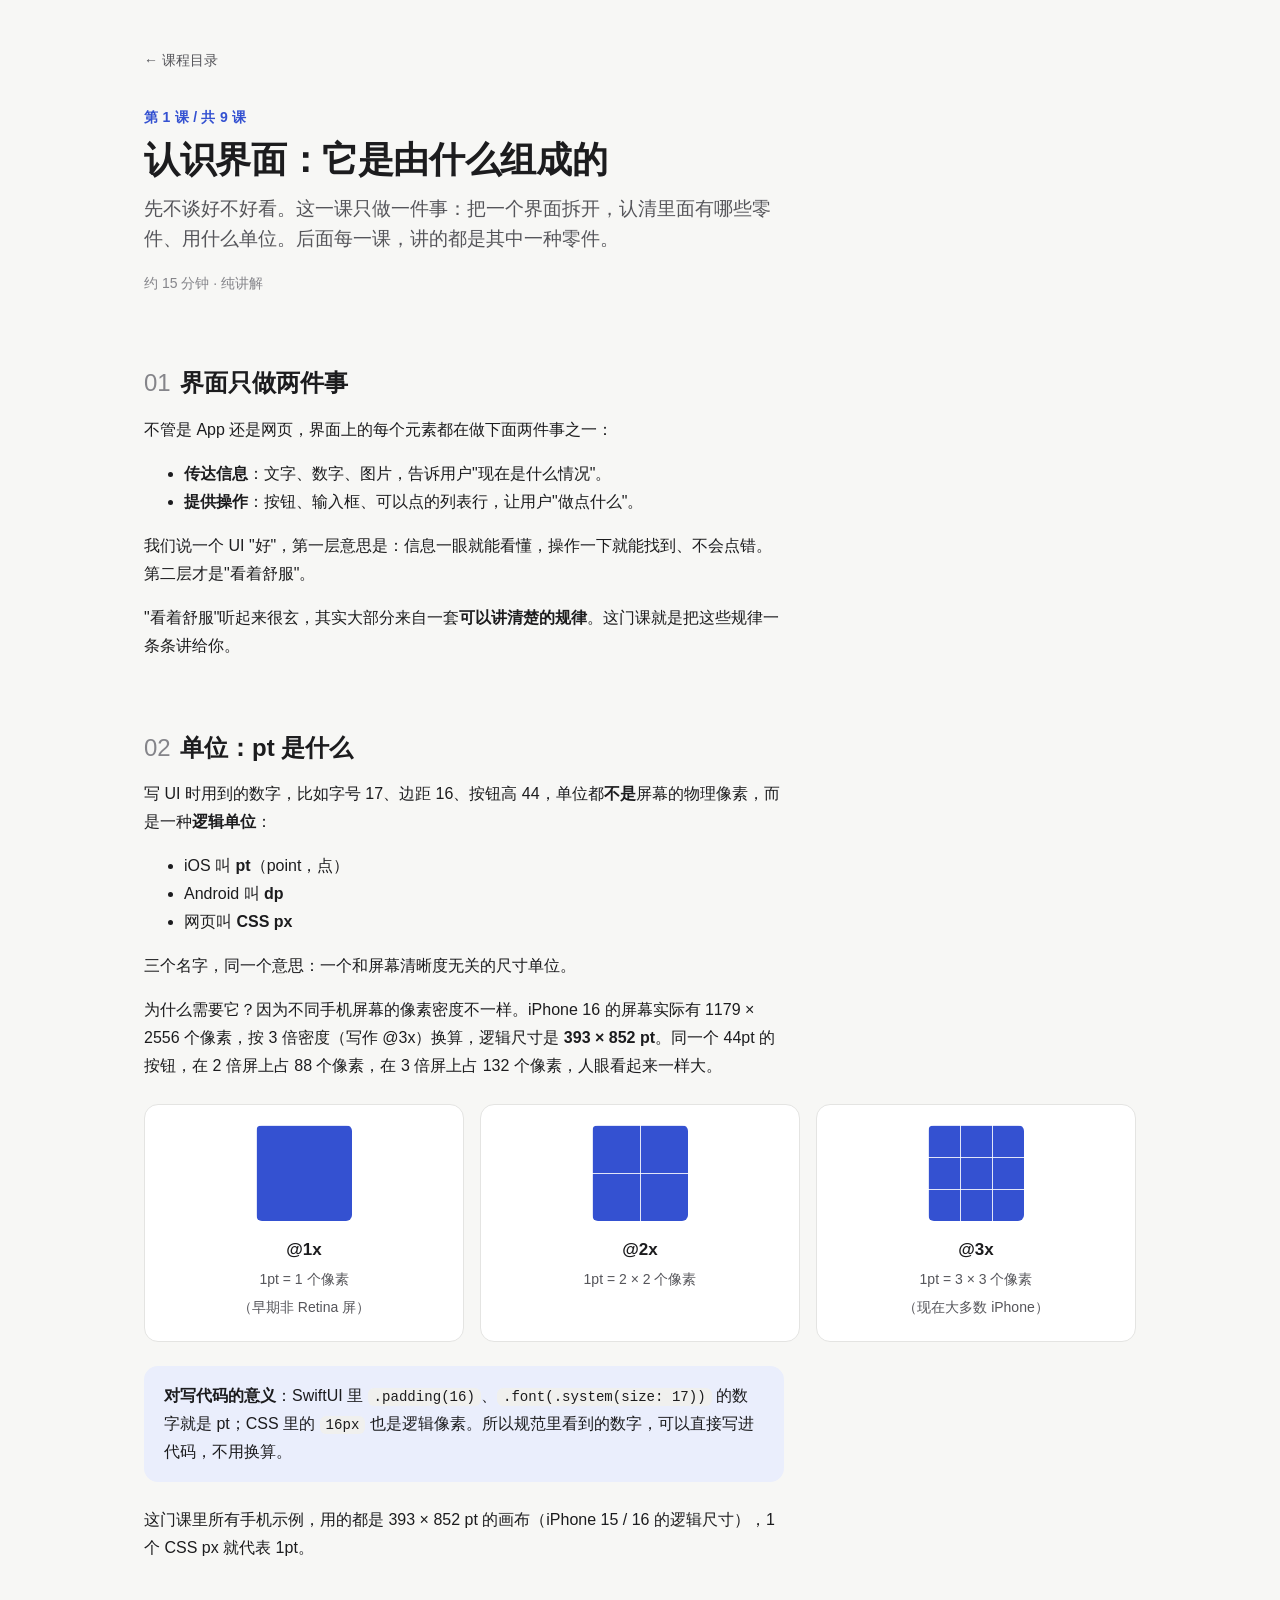
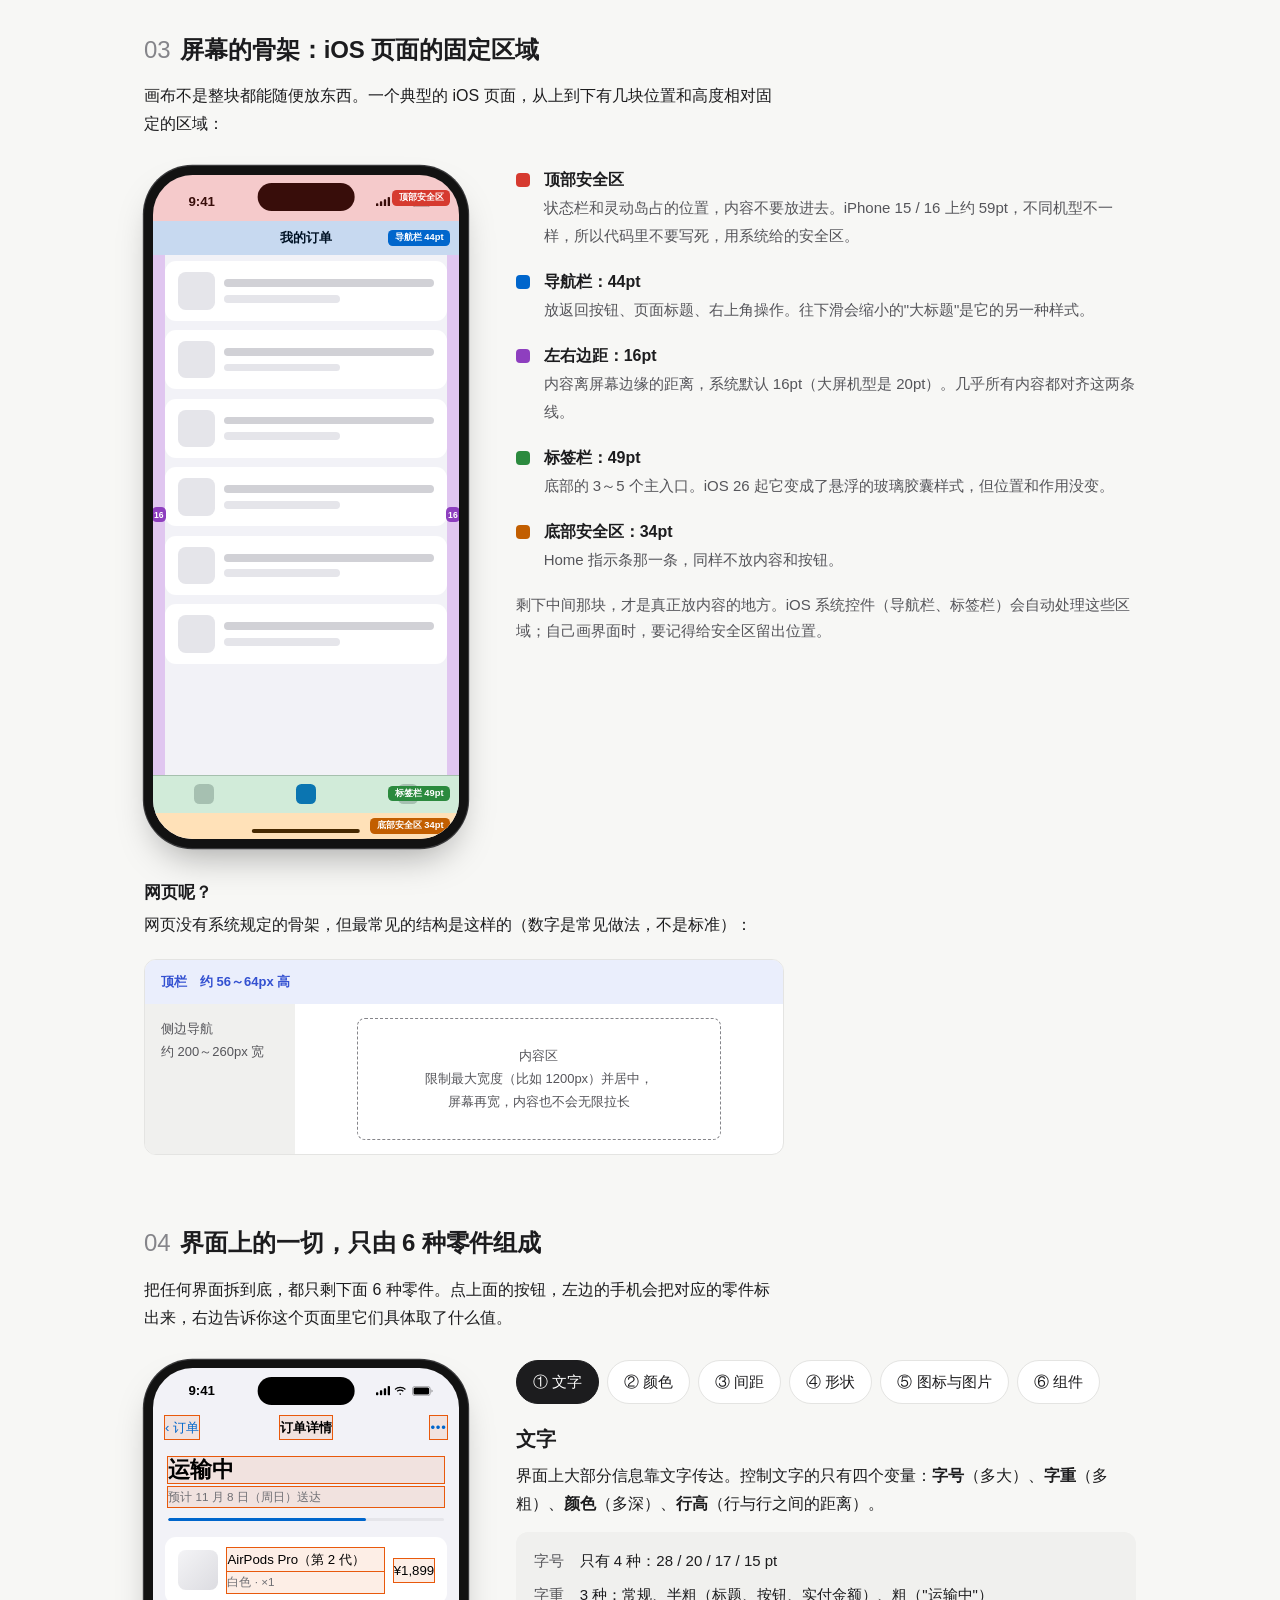
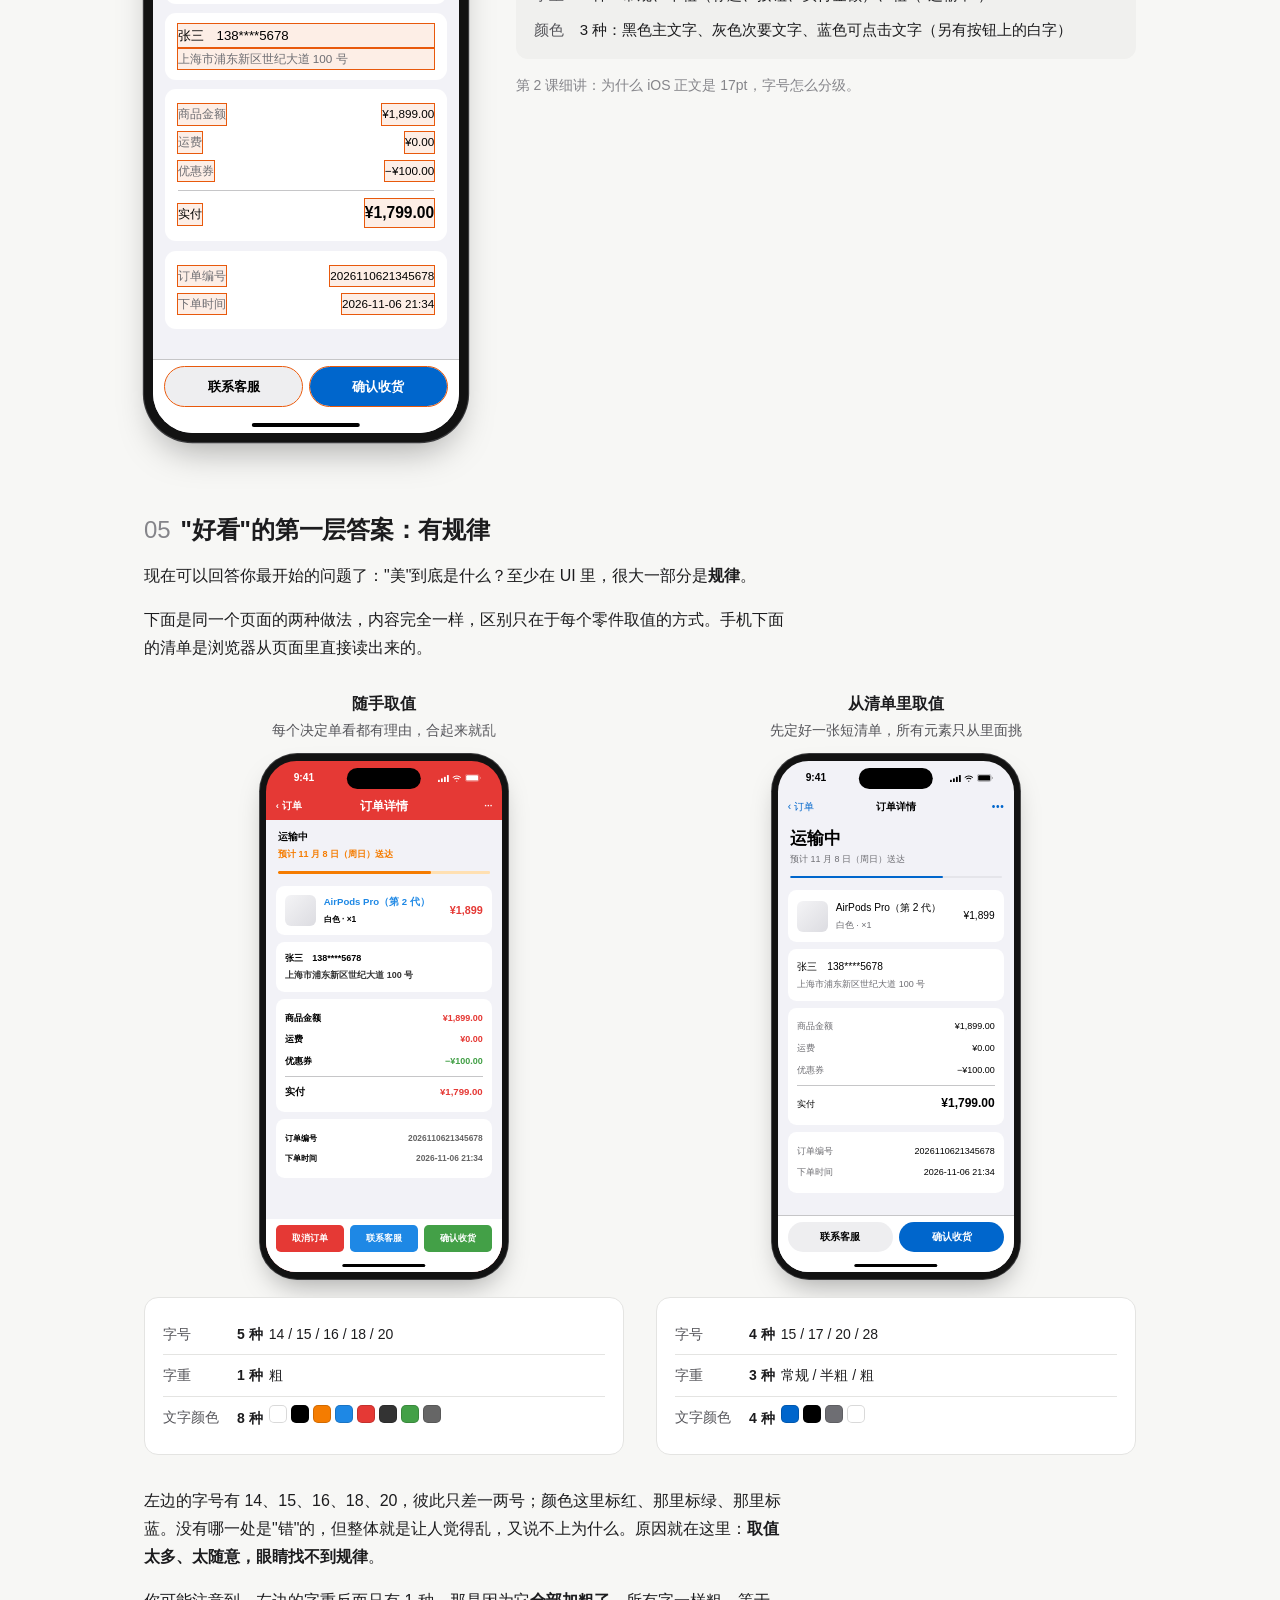
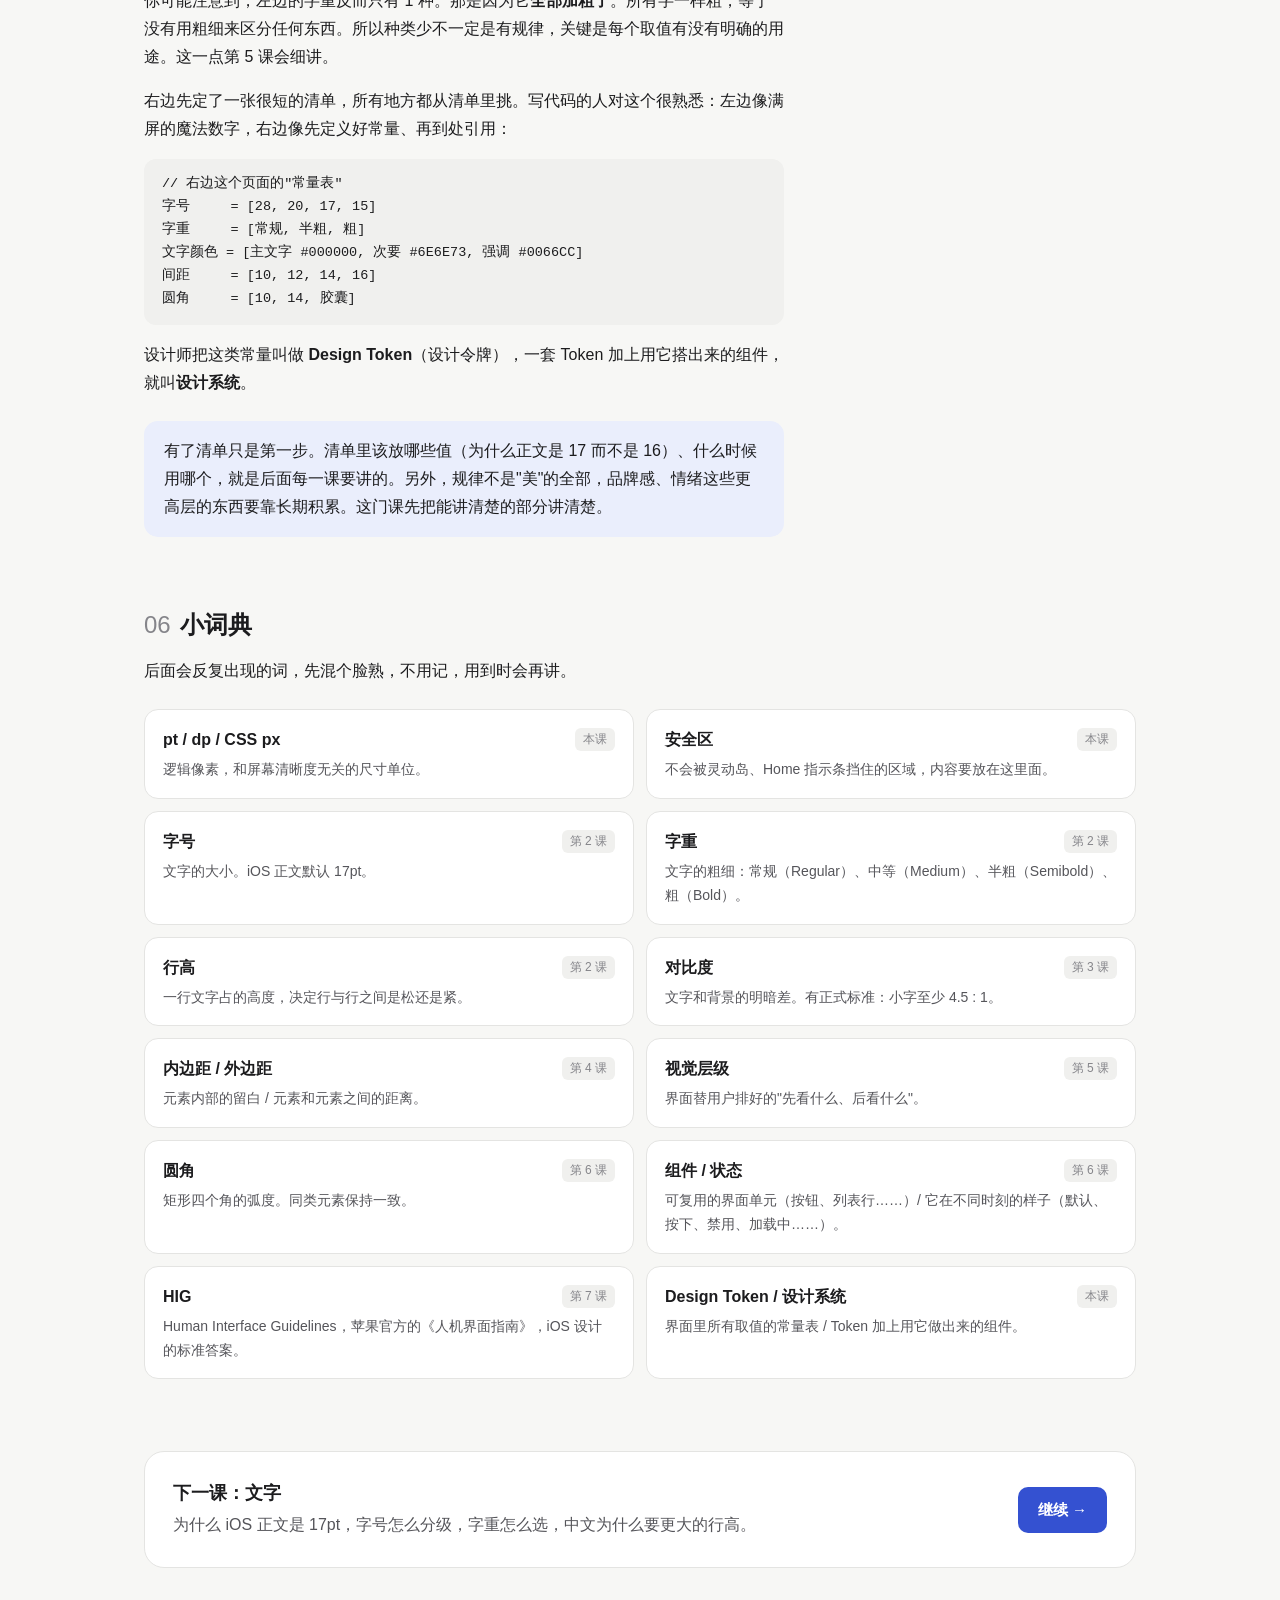
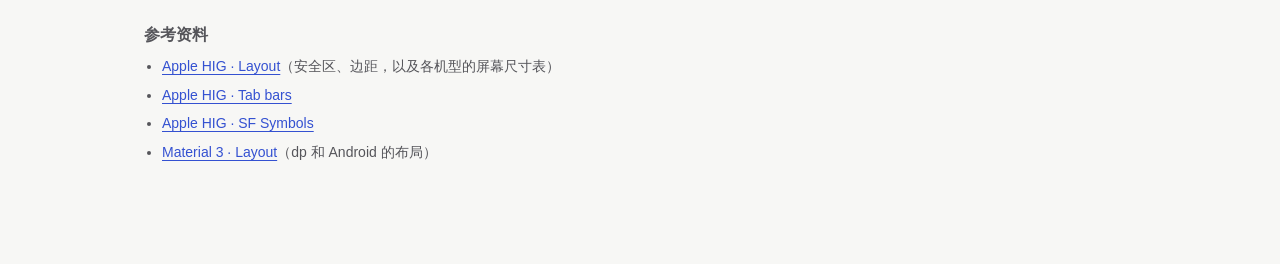
==== commit 7ca2aff4: "新增第 3 课：颜色（用途分类、语义色、对比度、暗色模式） - lessons/03-color：HSL 调色器、HIG 系统色板四种模式（2025-06 取值）、   WCAG 对比度计算器、去色测" ====
--- a/lessons/01-anatomy/index.html
+++ b/lessons/01-anatomy/index.html
@@ -582,7 +582,7 @@
       <h3>下一课：文字</h3>
       <p>为什么 iOS 正文是 17pt，字号怎么分级，字重怎么选，中文为什么要更大的行高。</p>
     </div>
-    <span class="meta">即将推出</span>
+    <a class="btn-primary" href="../02-type/index.html">继续 →</a>
   </div>
 
   <footer class="refs">
--- a/assets/lesson.css
+++ b/assets/lesson.css
@@ -57,7 +57,8 @@
 a { color: var(--accent); text-underline-offset: 3px; }
 
 .page { max-width: 1040px; margin: 0 auto; padding: 48px 24px 96px; }
-.prose { max-width: 720px; }
+/* 正文每行最多 40 个汉字（WCAG 1.4.8 对中日韩文字的建议）；用 em 而不是 px，用户调大字号时行宽跟着变 */
+.prose { max-width: 40em; }
 
 /* ---------- 页头 ---------- */
 .crumb { font-size: 14px; color: var(--text-3); margin-bottom: 32px; }
@@ -326,3 +327,36 @@
 @media (max-width: 380px) {
   :root { --device-zoom: 0.66; }
 }
+
+/* ---------- 后续各课通用：规格表、并排样例、来源标签 ---------- */
+.spec-wrap { overflow-x: auto; margin-top: 20px; }
+/* 表格（或表格下的出处）后面直接接正文时，留出和段落间距一致的空隙 */
+.spec-wrap + .prose, .spec-wrap + .cite + .prose { margin-top: 20px; }
+.spec { width: 100%; border-collapse: collapse; font-size: 14px; line-height: 1.5; }
+.spec th, .spec td { padding: 9px 12px; border-bottom: 1px solid var(--line); text-align: left; vertical-align: baseline; }
+.spec th { color: var(--text-2); font-weight: 600; font-size: 13px; white-space: nowrap; }
+.spec .num { font-variant-numeric: tabular-nums; white-space: nowrap; }
+.spec tr.hl td { background: var(--accent-soft); }
+
+.samples { display: grid; grid-template-columns: repeat(var(--cols, 3), minmax(0, 1fr)); gap: 16px; margin-top: 24px; }
+.sample { background: var(--surface); border: 1px solid var(--line); border-radius: var(--radius); padding: 18px; min-width: 0; }
+.sample .cap { display: flex; justify-content: space-between; gap: 8px; font-size: 13px; font-weight: 600; color: var(--text-2); margin-bottom: 12px; }
+.verdict { font-weight: 600; }
+.verdict.ok { color: var(--good); }
+.verdict.no { color: var(--bad); }
+
+.tag { display: inline-block; font-size: 12px; font-weight: 500; line-height: 1.6; padding: 0 7px; border-radius: 6px; vertical-align: 1px; white-space: nowrap; }
+.tag.std { background: var(--accent-soft); color: var(--accent); }
+.tag.exp { background: var(--surface-2); color: var(--text-2); }
+
+.cite { font-size: 13px; line-height: 1.6; color: var(--text-3); margin: 10px 0 0; }
+.cite a { color: var(--text-3); }
+.cite a:hover { color: var(--accent); }
+
+/* 浅色的"界面样张"：演示的是界面本身，深色模式下也保持浅底 */
+.paper { background: #fff; color: #1c1c1e; border-radius: 12px; border: 1px solid var(--line); padding: 16px; font-family: -apple-system, BlinkMacSystemFont, "SF Pro Text", "PingFang SC", sans-serif; }
+
+@media (max-width: 860px) {
+  .samples { grid-template-columns: minmax(0, 1fr); }
+}
+
